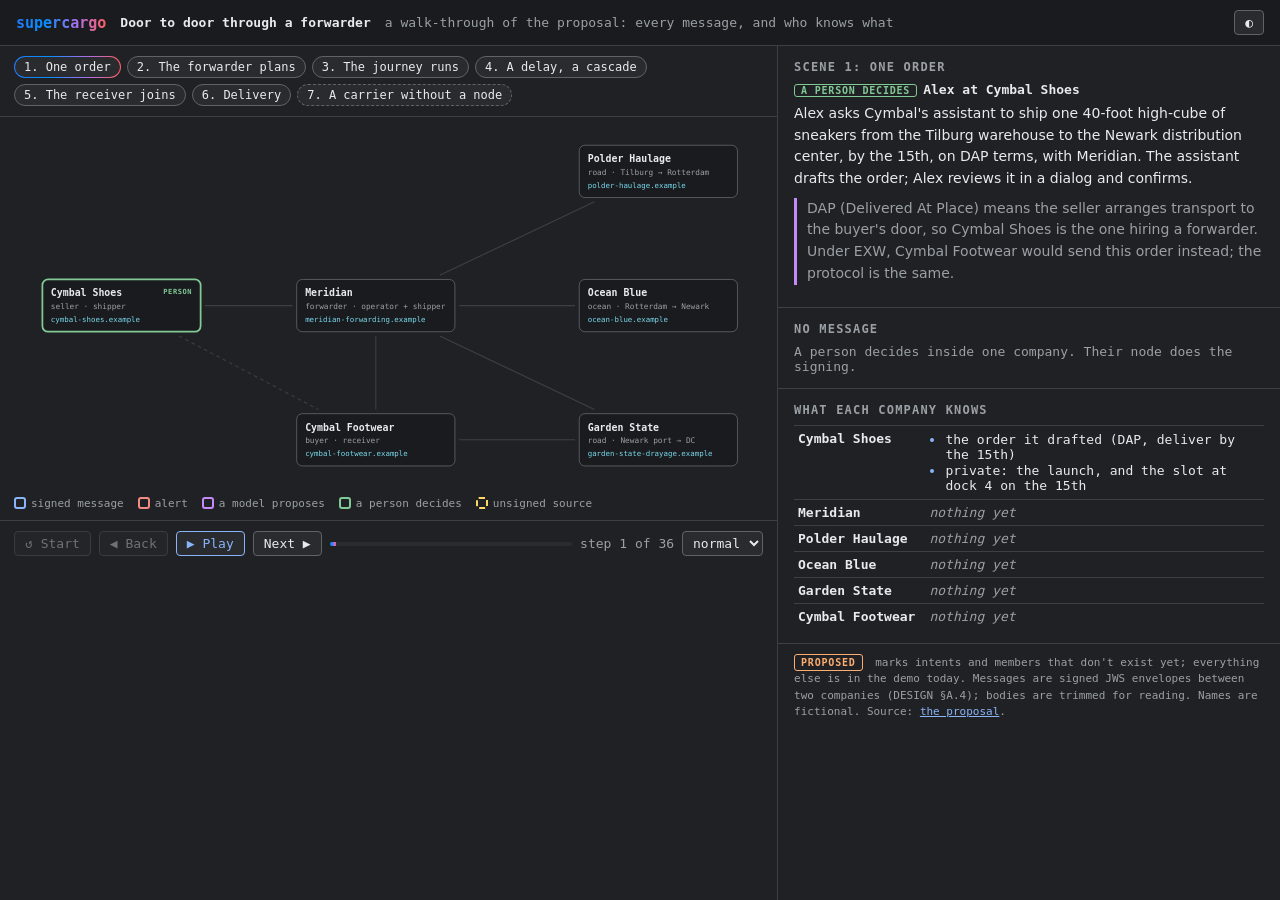
==== docs/proposals/door-to-door-forwarder.html @ 81977ba5 "docs(proposals): a walk-through page for the door-to-door proposal One self-contained HTML file (no " ====
<!doctype html>
<!--
Copyright 2026 Google LLC

Licensed under the Apache License, Version 2.0 (the "License");
you may not use this file except in compliance with the License.
You may obtain a copy of the License at

    http://www.apache.org/licenses/LICENSE-2.0

Unless required by applicable law or agreed to in writing, software
distributed under the License is distributed on an "AS IS" BASIS,
WITHOUT WARRANTIES OR CONDITIONS OF ANY KIND, either express or implied.
See the License for the specific language governing permissions and
limitations under the License.
-->
<!--
A walk-through of the door-to-door proposal (door-to-door-forwarder.md):
every message between the six companies, step by step, with what each
company knows after it. Self-contained: open it in a browser, no network.
-->
<html lang="en">
<head>
<meta charset="utf-8">
<meta name="viewport" content="width=device-width, initial-scale=1">
<title>Door to door through a forwarder · supercargo</title>
<style>
:root {
  --aurora-1: #217bfe; --aurora-2: #078efb; --aurora-3: #a770ef; --aurora-4: #ff5e62;
  --aurora: linear-gradient(90deg, var(--aurora-1), var(--aurora-2), var(--aurora-3), var(--aurora-4));
  --bg: #202124; --bg-surface: #1a1b1e; --bg-elevated: #2a2b2e;
  --border: #3c4043; --border-soft: #5f6368; --text: #e8eaed; --text-dim: #9aa0a6;
  --green: #81c995; --red: #f28b82; --yellow: #fdd663; --blue: #8ab4f8;
  --purple: #c58af9; --cyan: #78d9ec; --orange: #fcad70; --pink: #ff8bcb;
}
body.light {
  --bg: #f8f9fa; --bg-surface: #fff; --bg-elevated: #f1f3f4;
  --border: #dadce0; --border-soft: #bdc1c6; --text: #202124; --text-dim: #5f6368;
  --green: #188038; --red: #d50000; --yellow: #dc6d00; --blue: #1a73e8;
  --purple: #9334e6; --cyan: #007b83; --orange: #c26401; --pink: #c5157a;
}
* { box-sizing: border-box; }
body {
  margin: 0; min-height: 100vh; display: flex; flex-direction: column;
  font-family: 'SF Mono', 'Cascadia Code', 'Fira Code', Consolas, monospace; font-size: 13px;
  background: var(--bg); color: var(--text);
}
header { display: flex; align-items: center; gap: 14px; padding: 10px 16px; border-bottom: 1px solid var(--border); background: var(--bg-surface); flex-wrap: wrap; }
.wordmark { font-weight: 700; font-size: 15px; background: var(--aurora); -webkit-background-clip: text; background-clip: text; color: transparent; }
header .title { font-weight: 600; }
header .dim { color: var(--text-dim); }
header .spacer { flex: 1; }
button { font: inherit; color: var(--text); background: var(--bg-elevated); border: 1px solid var(--border-soft); border-radius: 4px; padding: 4px 10px; cursor: pointer; }
button:hover { border-color: var(--blue); }
button:disabled { opacity: .4; cursor: default; }
button.primary { border-color: var(--blue); color: var(--blue); }
select { font: inherit; color: var(--text); background: var(--bg-elevated); border: 1px solid var(--border-soft); border-radius: 4px; padding: 3px 6px; }

main { flex: 1; display: grid; grid-template-columns: minmax(0, 1.55fr) minmax(360px, 1fr); gap: 0; min-height: 0; }
@media (max-width: 1100px) { main { grid-template-columns: 1fr; } }
.stage { position: relative; border-right: 1px solid var(--border); display: flex; flex-direction: column; min-width: 0; }
.scenes { display: flex; gap: 6px; padding: 10px 14px; flex-wrap: wrap; border-bottom: 1px solid var(--border); }
.scene-tab { font-size: 12px; padding: 3px 9px; border-radius: 12px; }
.scene-tab.on { border-color: transparent; background: linear-gradient(var(--bg-elevated), var(--bg-elevated)) padding-box, var(--aurora) border-box; border: 1px solid transparent; }
.scene-tab.optional { border-style: dashed; }
svg#map { width: 100%; height: auto; display: block; }
.controls { display: flex; align-items: center; gap: 8px; padding: 10px 14px; border-top: 1px solid var(--border); flex-wrap: wrap; }
.progress { flex: 1; min-width: 140px; height: 4px; background: var(--bg-elevated); border-radius: 2px; overflow: hidden; }
.progress > div { height: 100%; background: var(--aurora); width: 0; transition: width .3s; }
.stepno { color: var(--text-dim); min-width: 90px; text-align: right; }

/* the map */
.lane { stroke: var(--border); stroke-width: 1.5; fill: none; }
.lane.active { stroke: var(--blue); stroke-width: 2.5; }
.lane.delegation { stroke-dasharray: 5 5; }
.node rect { fill: var(--bg-surface); stroke: var(--border-soft); stroke-width: 1.2; rx: 8; }
.node.active rect { stroke: var(--blue); stroke-width: 2.5; }
.node.thinking rect { stroke: var(--purple); stroke-width: 2.5; }
.node.human rect { stroke: var(--green); stroke-width: 2.5; }
.node.unsigned rect { stroke: var(--yellow); stroke-width: 2.5; stroke-dasharray: 4 3; }
.node .name { fill: var(--text); font-weight: 700; font-size: 14px; }
.node .role { fill: var(--text-dim); font-size: 11px; }
.node .domain { fill: var(--cyan); font-size: 10.5px; }
.node .badge { font-size: 10px; font-weight: 700; letter-spacing: .08em; }
.env { pointer-events: none; }
.env rect { fill: var(--bg-elevated); stroke: var(--blue); stroke-width: 1.5; }
.env text { fill: var(--text); font-size: 11px; font-weight: 600; }
.env.alert rect { stroke: var(--red); }
.env.unsigned rect { stroke: var(--yellow); stroke-dasharray: 4 3; }
.lane-label { fill: var(--text-dim); font-size: 10.5px; }
.legend { display: flex; gap: 14px; padding: 6px 14px 10px; color: var(--text-dim); font-size: 11px; flex-wrap: wrap; }
.legend i { display: inline-block; width: 12px; height: 12px; border-radius: 3px; vertical-align: -2px; margin-right: 5px; border: 2px solid; }

/* the side panel */
aside { display: flex; flex-direction: column; min-height: 0; overflow: auto; }
.card { padding: 14px 16px; border-bottom: 1px solid var(--border); }
.card h2 { font-size: 12px; letter-spacing: .1em; color: var(--text-dim); margin: 0 0 8px; font-weight: 700; text-transform: uppercase; }
.narration .who { font-weight: 700; margin-bottom: 6px; }
.narration p { margin: 0 0 8px; line-height: 1.55; font-family: system-ui, -apple-system, 'Segoe UI', Roboto, sans-serif; font-size: 14px; }
.narration .why { color: var(--text-dim); border-left: 3px solid var(--purple); padding-left: 10px; }
.tag { display: inline-block; font-size: 10px; font-weight: 700; letter-spacing: .08em; padding: 0 6px; border-radius: 3px; border: 1px solid var(--border-soft); color: var(--text-dim); margin-right: 6px; }
.tag.new { border-color: var(--orange); color: var(--orange); }
.tag.signed { border-color: var(--green); color: var(--green); }
.tag.unsigned { border-color: var(--yellow); color: var(--yellow); }
.tag.human { border-color: var(--green); color: var(--green); }
.tag.model { border-color: var(--purple); color: var(--purple); }
.tag.code { border-color: var(--cyan); color: var(--cyan); }
pre.json { margin: 8px 0 0; padding: 10px; background: var(--bg-surface); border: 1px solid var(--border); border-radius: 6px; overflow: auto; font-size: 11.5px; line-height: 1.45; max-height: 300px; }
.k { color: var(--blue); } .s { color: var(--green); } .n { color: var(--orange); } .b { color: var(--purple); }
.knows table { width: 100%; border-collapse: collapse; }
.knows td { vertical-align: top; padding: 5px 4px; border-top: 1px solid var(--border); }
.knows td.co { white-space: nowrap; font-weight: 700; width: 1%; padding-right: 10px; }
.knows ul { margin: 0; padding-left: 16px; }
.knows li { margin: 1px 0; color: var(--text-dim); }
.knows li.fresh { color: var(--text); }
.knows li.fresh::marker { color: var(--blue); }
.knows .none { color: var(--text-dim); font-style: italic; }
.fineprint { color: var(--text-dim); font-size: 11px; padding: 10px 16px 16px; line-height: 1.5; }
a { color: var(--blue); }
</style>
</head>
<body>
<header>
  <span class="wordmark">supercargo</span>
  <span class="title">Door to door through a forwarder</span>
  <span class="dim">a walk-through of the proposal: every message, and who knows what</span>
  <span class="spacer"></span>
  <button id="theme" title="Light or dark">◐</button>
</header>
<main>
  <section class="stage">
    <div class="scenes" id="scenes"></div>
    <svg id="map" viewBox="0 0 1100 530" role="img" aria-label="The six companies and the messages between them"></svg>
    <div class="legend">
      <span><i style="border-color:var(--blue)"></i>signed message</span>
      <span><i style="border-color:var(--red)"></i>alert</span>
      <span><i style="border-color:var(--purple)"></i>a model proposes</span>
      <span><i style="border-color:var(--green)"></i>a person decides</span>
      <span><i style="border-color:var(--yellow);border-style:dashed"></i>unsigned source</span>
    </div>
    <div class="controls">
      <button id="first" title="Start over">↺ Start</button>
      <button id="prev" title="Back (←)">◀ Back</button>
      <button id="play" class="primary" title="Play (space)">▶ Play</button>
      <button id="next" title="Next (→)">Next ▶</button>
      <div class="progress"><div id="bar"></div></div>
      <span class="stepno" id="stepno"></span>
      <select id="speed" title="Playback speed">
        <option value="5200">slow</option>
        <option value="3600" selected>normal</option>
        <option value="2200">fast</option>
      </select>
    </div>
  </section>
  <aside>
    <div class="card narration" id="narration"></div>
    <div class="card" id="message"></div>
    <div class="card knows">
      <h2>What each company knows</h2>
      <table id="knows"></table>
    </div>
    <div class="fineprint">
      <span class="tag new">PROPOSED</span> marks intents and members that don't exist yet; everything else is in the demo today.
      Messages are signed JWS envelopes between two companies (DESIGN §A.4); bodies are trimmed for reading.
      Names are fictional. Source: <a href="door-to-door-forwarder.md">the proposal</a>.
    </div>
  </aside>
</main>

<script>
'use strict';

// ── the cast ────────────────────────────────────────────────────────────
const CO = {
  cs: { name: 'Cymbal Shoes', role: 'seller · shipper', domain: 'cymbal-shoes.example', kid: 'cy-1', x: 60, y: 230 },
  mf: { name: 'Meridian', role: 'forwarder · operator + shipper', domain: 'meridian-forwarding.example', kid: 'mf-1', x: 420, y: 230 },
  ph: { name: 'Polder Haulage', role: 'road · Tilburg → Rotterdam', domain: 'polder-haulage.example', kid: 'ph-1', x: 820, y: 40 },
  ob: { name: 'Ocean Blue', role: 'ocean · Rotterdam → Newark', domain: 'ocean-blue.example', kid: 'ob-1', x: 820, y: 230 },
  gs: { name: 'Garden State', role: 'road · Newark port → DC', domain: 'garden-state-drayage.example', kid: 'gs-1', x: 820, y: 420 },
  cf: { name: 'Cymbal Footwear', role: 'buyer · receiver', domain: 'cymbal-footwear.example', kid: 'cf-1', x: 420, y: 420 },
};
const W = 224, H = 74;
const LANES = [['cs', 'mf'], ['mf', 'ph'], ['mf', 'ob'], ['mf', 'gs'], ['cf', 'mf'], ['gs', 'cf'], ['cs', 'cf', 'delegation']];

// ── the steps ───────────────────────────────────────────────────────────
// kind: msg (an envelope from → to), model (a model proposes), human (a
// person decides), code (deterministic code), unsigned (data with no
// signature). knows: what each company learns at this step.
const SCENES = [
  { id: 1, name: 'One order' },
  { id: 2, name: 'The forwarder plans' },
  { id: 3, name: 'The journey runs' },
  { id: 4, name: 'A delay, a cascade' },
  { id: 5, name: 'The receiver joins' },
  { id: 6, name: 'Delivery' },
  { id: 7, name: 'A carrier without a node', optional: true },
];

const iso = (d, t) => `2026-10-${d}T${t}:00Z`;
const env = (from, to, intent, extra, body) => ({
  header: Object.assign({ typ: 'ulp-envelope+jws', intent, sender: CO[from].domain, receiver: CO[to].domain, messageId: '…', sentAt: '…' }, extra || {}),
  signedBy: `${CO[from].domain} (kid ${CO[from].kid}, Ed25519)`,
  body,
});

const STEPS = [
  // 1. One order
  { scene: 1, kind: 'human', at: 'cs', who: 'Alex at Cymbal Shoes',
    text: 'Alex asks Cymbal\'s assistant to ship one 40-foot high-cube of sneakers from the Tilburg warehouse to the Newark distribution center, by the 15th, on DAP terms, with Meridian. The assistant drafts the order; Alex reviews it in a dialog and confirms.',
    why: 'DAP (Delivered At Place) means the seller arranges transport to the buyer\'s door, so Cymbal Shoes is the one hiring a forwarder. Under EXW, Cymbal Footwear would send this order instead; the protocol is the same.',
    knows: { cs: ['the order it drafted (DAP, deliver by the 15th)', 'private: the launch, and the slot at dock 4 on the 15th'] } },
  { scene: 1, kind: 'msg', from: 'cs', to: 'mf', intent: 'forwarding.request', proposed: true,
    text: 'Cymbal\'s node signs the order and sends it to Meridian. Meridian\'s node fetches Cymbal\'s published keys, verifies the signature, checks it\'s fresh and not a replay, validates the body, and only then records the order.',
    why: 'The delivery window is part of the contract, so it travels. Why it matters (the launch, the slot) stays with Cymbal.',
    env: env('cs', 'mf', 'ulp.forwarding.request', null, {
      incoterm: 'DAP', place_of_receipt: { type: 'door', address: 'Cymbal EU warehouse, Tilburg', un_location_code: 'NLTLB' },
      place_of_delivery: { type: 'door', address: 'Cymbal Newark DC, dock 4', un_location_code: 'USEWR' },
      containers: [{ equipment_size_type: '45G1', count: 1, gross_weight_kg: 12000 }],
      cargo: { description: 'Footwear (sneakers)', hs_code: '6404' }, delivery_window: { latest: iso(15, '12:00') }, shipper_reference: 'CY-PO-55120' }),
    knows: { mf: ['order from Cymbal: Tilburg door → Newark DC door, by the 15th'] } },

  // 2. The forwarder plans
  { scene: 2, kind: 'model', at: 'mf', who: 'Meridian\'s planning assistant',
    text: 'Meridian\'s planning assistant drafts a plan: Polder Haulage trucks the container from Tilburg to Rotterdam, Ocean Blue sails Rotterdam to Newark on Aurora 42W, and Garden State Drayage trucks it from the port to the distribution center.',
    why: 'The model sees only what the plan needs (places, cargo, the window), never the order\'s free text, and it can only propose.',
    knows: { mf: ['draft plan: 3 legs (Polder, Ocean Blue, Garden State)'] } },
  { scene: 2, kind: 'human', at: 'mf', who: 'Mia at Meridian',
    text: 'Mia, an operator at Meridian, reviews the plan: each leg, its carrier, its dates, and exactly what each carrier will be told. She confirms.',
    why: 'Anything with an external effect needs a person. Meridian\'s node builds each leg booking from the confirmed plan with deterministic code.' },
  { scene: 2, kind: 'msg', from: 'mf', to: 'ph', intent: 'road.booking.request', proposed: true,
    text: 'Leg 1 goes to Polder Haulage, signed by Meridian. Polder sees a pickup in Tilburg and a delivery to the port of Rotterdam, nothing more.',
    why: 'Polder never learns who the cargo is for, where it ends up, or Cymbal\'s deadline: it doesn\'t need to.',
    env: env('mf', 'ph', 'ulp.road.booking.request', { dialect: { standard: 'DSDC', version: '…' } }, {
      pickup: { address: 'Cymbal EU warehouse, Tilburg', earliest: iso('06', '08:00') }, delivery: { address: 'ECT Delta terminal, Rotterdam', latest: iso('07', '12:00') },
      containers: [{ equipment_size_type: '45G1', count: 1 }], shipper_reference: 'MF-0007-L1' }),
    knows: { ph: ['booking from Meridian: Tilburg → Rotterdam port, 6th–7th'] } },
  { scene: 2, kind: 'msg', from: 'ph', to: 'mf', intent: 'road.booking.confirmation', proposed: true, text: 'Polder confirms leg 1 with its own reference.',
    env: env('ph', 'mf', 'ulp.road.booking.confirmation', { bookingRef: 'PH-4471' }, { carrier_booking_reference: 'PH-4471', status: 'confirmed' }),
    knows: { mf: ['leg 1 confirmed: PH-4471'] } },
  { scene: 2, kind: 'msg', from: 'mf', to: 'ob', intent: 'ocean.booking.request',
    text: 'Leg 2 goes to Ocean Blue: the same ocean booking request the demo sends today, except the shipper is Meridian.',
    why: 'For Ocean Blue nothing changes: it\'s a booking from a shipper it can verify. That Meridian is a forwarder is Meridian\'s business.',
    env: env('mf', 'ob', 'ulp.ocean.booking.request', null, {
      shipper_name: 'Meridian Forwarding', port_of_loading: 'NLRTM', port_of_discharge: 'USEWR', earliest_departure: '2026-10-07',
      containers: [{ equipment_size_type: '45G1', count: 1, gross_weight_kg: 12000 }], cargo: { description: 'Footwear (sneakers)', hs_code: '6404' }, shipper_reference: 'MF-0007-L2' }),
    knows: { ob: ['booking from Meridian: Rotterdam → Newark'] } },
  { scene: 2, kind: 'msg', from: 'ob', to: 'mf', intent: 'ocean.booking.confirmation', text: 'Ocean Blue confirms, with the vessel and voyage, and starts the voyage clock.',
    env: env('ob', 'mf', 'ulp.ocean.booking.confirmation', { bookingRef: 'OB-BKG-1042', dialect: { standard: 'DCSA_OCEAN_CONTAINER', version: '2.0.0' } }, { carrier_booking_reference: 'OB-BKG-1042', vessel: 'Ocean Blue Aurora', voyage: '42W', planned_arrival: iso(13, '08:00') }),
    knows: { mf: ['leg 2 confirmed: OB-BKG-1042, Aurora 42W, arrives the 13th'] } },
  { scene: 2, kind: 'msg', from: 'mf', to: 'gs', intent: 'road.booking.request', proposed: true,
    text: 'Leg 3 goes to Garden State Drayage: pick the container up at Port Newark on the 13th and deliver it to the distribution center.',
    why: 'Garden State does need the delivery address. It doesn\'t need to know about the ocean leg or the launch.',
    env: env('mf', 'gs', 'ulp.road.booking.request', { dialect: { standard: 'DSDC', version: '…' } }, {
      pickup: { address: 'Port Newark Container Terminal', earliest: iso(13, '14:00') }, delivery: { address: 'Cymbal Newark DC, dock 4', latest: iso(14, '12:00') }, shipper_reference: 'MF-0007-L3' }),
    knows: { gs: ['booking from Meridian: Port Newark → Cymbal Newark DC, 13th–14th'] } },
  { scene: 2, kind: 'msg', from: 'gs', to: 'mf', intent: 'road.booking.confirmation', proposed: true, text: 'Garden State confirms leg 3.',
    env: env('gs', 'mf', 'ulp.road.booking.confirmation', { bookingRef: 'GS-0913' }, { carrier_booking_reference: 'GS-0913', status: 'confirmed' }),
    knows: { mf: ['leg 3 confirmed: GS-0913'] } },
  { scene: 2, kind: 'msg', from: 'mf', to: 'cs', intent: 'forwarding.confirmation', proposed: true,
    text: 'Meridian confirms Cymbal\'s order with its own reference and the planned journey: truck, ship, truck, delivery on the 14th.',
    why: 'Cymbal gets one reference and one journey. Which carriers do the legs is shown, but Cymbal has no relationship with them and doesn\'t need one.',
    env: env('mf', 'cs', 'ulp.forwarding.confirmation', { bookingRef: 'MF-0007' }, { forwarder_reference: 'MF-0007', legs: [{ mode: 'road', from: 'NLTLB', to: 'NLRTM' }, { mode: 'ocean', from: 'NLRTM', to: 'USEWR', vessel: 'Ocean Blue Aurora 42W' }, { mode: 'road', from: 'USEWR', to: 'Cymbal Newark DC' }], planned_delivery: iso(14, '10:00') }),
    knows: { cs: ['order confirmed: MF-0007, delivery planned the 14th'] } },

  // 3. The journey runs
  { scene: 3, kind: 'msg', from: 'ph', to: 'mf', intent: 'tnt.event',
    text: 'Polder picks up the container in Tilburg and reports it, signed, to Meridian, the shipper of its leg.',
    env: env('ph', 'mf', 'ulp.tnt.event', { bookingRef: 'PH-4471', dialect: { standard: 'DCSA_TNT', version: '2.2.0' } }, { event_id: 'PH-EV-01', event_type: 'TRANSPORT', event_type_code: 'DEPA', event_classifier_code: 'ACT', un_location_code: 'NLTLB', description: 'Picked up at the shipper\'s warehouse' }),
    knows: { mf: ['leg 1: picked up, Tilburg (PH-EV-01)'] } },
  { scene: 3, kind: 'code', at: 'mf', who: 'Meridian\'s orchestrator',
    text: 'Meridian\'s orchestrator looks the event up in its plan: leg 1 of order MF-0007. It turns it into an event on the order, moving the milestone, place and time and nothing else.',
    why: 'This is the only bridge between what Meridian bought (legs) and what it sold (orders), and it\'s code, not a model.' },
  { scene: 3, kind: 'msg', from: 'mf', to: 'cs', intent: 'tnt.event',
    text: 'Meridian tells Cymbal, under its own signature, and says which carrier event this came from.',
    why: 'Cymbal trusts its counterparty, Meridian, as in forwarding today. If it wants the evidence, it asks Meridian, which holds Polder\'s signed event.',
    env: env('mf', 'cs', 'ulp.tnt.event', { bookingRef: 'MF-0007', dialect: { standard: 'DCSA_TNT', version: '2.2.0' } }, { event_id: 'MF-EV-01', event_type_code: 'DEPA', event_classifier_code: 'ACT', un_location_code: 'NLTLB', description: 'Picked up in Tilburg (leg 1, road)', derived_from: ['PH-EV-01'] }),
    proposedField: 'derived_from',
    knows: { cs: ['journey: picked up, Tilburg'] } },
  { scene: 3, kind: 'msg', from: 'ph', to: 'mf', intent: 'tnt.event', text: 'Polder gates the container in at the Rotterdam terminal.',
    env: env('ph', 'mf', 'ulp.tnt.event', { bookingRef: 'PH-4471' }, { event_id: 'PH-EV-02', event_type_code: 'ARRI', un_location_code: 'NLRTM', description: 'Delivered to the terminal' }),
    knows: { mf: ['leg 1: at the Rotterdam terminal (PH-EV-02)'] } },
  { scene: 3, kind: 'msg', from: 'ob', to: 'mf', intent: 'tnt.event', text: 'Ocean Blue loads it on the Aurora, which departs Rotterdam.',
    env: env('ob', 'mf', 'ulp.tnt.event', { bookingRef: 'OB-BKG-1042' }, { event_id: 'EV-000003', event_type_code: 'DEPA', event_classifier_code: 'ACT', un_location_code: 'NLRTM', description: 'Ocean Blue Aurora 42W departed Port of Rotterdam' }),
    knows: { mf: ['leg 2: departed Rotterdam (EV-000003)'] } },
  { scene: 3, kind: 'msg', from: 'mf', to: 'cs', intent: 'tnt.event',
    text: 'Cymbal\'s journey now shows the container on the water: one journey, three legs, each mark traceable to a carrier\'s signed event that Meridian holds.',
    env: env('mf', 'cs', 'ulp.tnt.event', { bookingRef: 'MF-0007' }, { event_id: 'MF-EV-03', event_type_code: 'DEPA', un_location_code: 'NLRTM', description: 'Departed Rotterdam on Ocean Blue Aurora 42W (leg 2, ocean)', derived_from: ['EV-000003'] }),
    knows: { cs: ['journey: at sea on Aurora 42W, arriving Newark the 13th'] } },

  // 4. A delay, a cascade
  { scene: 4, kind: 'msg', from: 'ob', to: 'mf', intent: 'tnt.alert', alert: true,
    text: 'Ocean Blue reports a 72-hour delay: engine repair, an unscheduled call at Halifax. Arrival in Newark moves from the 13th to the 16th.',
    env: env('ob', 'mf', 'ulp.tnt.alert', { bookingRef: 'OB-BKG-1042' }, { alert_id: 'AL-000006', severity: 'high', kind: 'delay', reason: 'Engine repair, unscheduled call at Halifax', new_eta: iso(16, '08:00'), causes: ['EV-000005'] }),
    knows: { mf: ['leg 2 DELAYED: arrives the 16th (AL-000006)'] } },
  { scene: 4, kind: 'code', at: 'mf', who: 'Meridian\'s orchestrator',
    text: 'The orchestrator checks the plan: Garden State\'s pickup at Port Newark is on the 13th, before the ship now arrives. Leg 3 can\'t happen as booked.',
    why: 'A forwarder\'s real value: seeing the knock-on effect across carriers that don\'t know about each other.' },
  { scene: 4, kind: 'model', at: 'mf', who: 'Meridian\'s planning assistant',
    text: 'The planning assistant drafts a fix: move the pickup to the 16th at 18:00, delivery to the distribution center on the 17th.' },
  { scene: 4, kind: 'human', at: 'mf', who: 'Mia at Meridian', text: 'Mia sees the cascade and the proposed amendment, and confirms it.' },
  { scene: 4, kind: 'msg', from: 'mf', to: 'gs', intent: 'road.booking.amendment', proposed: true,
    text: 'Meridian sends Garden State an amendment to leg 3. Garden State never learns why: only that the pickup moved.',
    env: env('mf', 'gs', 'ulp.road.booking.amendment', { bookingRef: 'GS-0913' }, { pickup: { earliest: iso(16, '18:00') }, delivery: { latest: iso(17, '12:00') } }),
    knows: { gs: ['amendment: pickup moved to the 16th, 18:00'] } },
  { scene: 4, kind: 'msg', from: 'gs', to: 'mf', intent: 'road.booking.confirmation', proposed: true, text: 'Garden State confirms the new times.',
    env: env('gs', 'mf', 'ulp.road.booking.confirmation', { bookingRef: 'GS-0913' }, { carrier_booking_reference: 'GS-0913', status: 'amended' }),
    knows: { mf: ['leg 3 re-timed: pickup the 16th, delivery the 17th'] } },
  { scene: 4, kind: 'msg', from: 'mf', to: 'cs', intent: 'tnt.alert', alert: true,
    text: 'Cymbal gets one alert from Meridian, about its order: delivery moves from the 14th to the 17th, because of a delay at sea.',
    why: 'One alert about the order, not three carriers\' worth of noise, and it says which carrier alert it came from.',
    env: env('mf', 'cs', 'ulp.tnt.alert', { bookingRef: 'MF-0007' }, { alert_id: 'MF-AL-01', severity: 'high', kind: 'delay', reason: 'Vessel delayed 72 h (engine repair, Halifax); last truck re-timed', new_delivery: iso(17, '12:00'), derived_from: ['AL-000006'] }),
    knows: { cs: ['ALERT: delivery moves to the 17th (MF-AL-01)'] } },
  { scene: 4, kind: 'model', at: 'cs', who: 'Cymbal\'s alert summarizer',
    text: 'Cymbal\'s own model explains what it means for Cymbal: the slot at dock 4 on the 15th is missed, and the launch stock is at risk. It suggests rebooking the slot or air-freighting part of the order.',
    why: 'The private context (the launch, the slot) is used by Cymbal\'s model, inside Cymbal. Meridian never saw it.' },

  // 5. The receiver joins
  { scene: 5, kind: 'human', at: 'cs', who: 'Alex at Cymbal Shoes', text: 'Alex lets Cymbal Footwear track the order, and confirms.' },
  { scene: 5, kind: 'msg', from: 'cs', to: 'cf', intent: 'delegation', lane: 'delegation',
    text: 'Cymbal Shoes signs a delegation: Cymbal Footwear may read tracking for MF-0007 from Meridian, for 30 days.',
    why: 'This is milestone 7, already designed: a receiver joins without a contract with the forwarder.',
    env: { header: { typ: 'ulp-delegation+jws', issuer: 'cymbal-shoes.example', audience: 'meridian-forwarding.example', grantee: 'cymbal-footwear.example', scope: ['tnt:read'], bookingRef: 'MF-0007', expires: '2026-11-11' }, signedBy: 'cymbal-shoes.example (kid cy-1, Ed25519)', body: null },
    knows: { cf: ['delegation: may track MF-0007 at Meridian'] } },
  { scene: 5, kind: 'msg', from: 'cf', to: 'mf', intent: 'tnt.inquiry',
    text: 'Cymbal Footwear\'s node asks Meridian where the container is, with the delegation attached. Meridian checks both signatures, the scope, the order and the expiry, and answers.',
    env: env('cf', 'mf', 'ulp.tnt.inquiry', { bookingRef: 'MF-0007', attachments: { delegation: '…' } }, { question: 'When will the container reach our Newark DC?' }),
    knows: { mf: ['question from Cymbal Footwear, delegated by Cymbal Shoes'] } },
  { scene: 5, kind: 'msg', from: 'mf', to: 'cf', intent: 'tnt.inquiry.response',
    text: 'Meridian answers from the order\'s journey: on the 17th, citing the events it derived that from.',
    env: env('mf', 'cf', 'ulp.tnt.inquiry.response', { bookingRef: 'MF-0007', inReplyTo: '…' }, { answer: 'Delivery to Cymbal Newark DC is planned for the 17th by 12:00, after a 72-hour vessel delay.', sources: ['MF-AL-01', 'MF-EV-03'] }),
    knows: { cf: ['answer: delivery on the 17th by 12:00'] } },

  // 6. Delivery
  { scene: 6, kind: 'msg', from: 'gs', to: 'cf', intent: 'pod.request', proposed: true,
    text: 'Garden State\'s truck is at dock 4. Garden State signs a proof of delivery and sends it to Cymbal Footwear, the consignee.',
    env: env('gs', 'cf', 'ulp.pod.request', { bookingRef: 'GS-0913' }, { container: 'OCBU0000004', delivered_at: iso(17, '09:40'), place: 'Cymbal Newark DC, dock 4', seal_intact: true }),
    knows: { cf: ['proof of delivery from Garden State (signed)'] } },
  { scene: 6, kind: 'human', at: 'cf', who: 'The dock team at Cymbal Footwear', text: 'A person at the dock checks the container and the seal, and confirms receipt.' },
  { scene: 6, kind: 'msg', from: 'cf', to: 'gs', intent: 'pod.countersign', proposed: true,
    text: 'Cymbal Footwear countersigns. Each side checks the other\'s signature and keeps the proof.',
    why: 'Custody changes hands with both signatures: no dispute about whether, when, or in what state it arrived.',
    env: env('cf', 'gs', 'ulp.pod.countersign', { bookingRef: 'GS-0913', inReplyTo: '…' }, { accepted: true, remarks: '' }),
    knows: { gs: ['co-signed proof of delivery'] } },
  { scene: 6, kind: 'msg', from: 'gs', to: 'mf', intent: 'tnt.event', text: 'Garden State reports the delivery to Meridian, citing the co-signed proof.',
    env: env('gs', 'mf', 'ulp.tnt.event', { bookingRef: 'GS-0913' }, { event_id: 'GS-EV-04', event_type_code: 'DLV', description: 'Delivered, proof co-signed by the consignee' }),
    knows: { mf: ['leg 3: delivered (GS-EV-04)'] } },
  { scene: 6, kind: 'msg', from: 'mf', to: 'cs', intent: 'tnt.event', text: 'Meridian tells Cymbal Shoes the order is delivered. The journey is complete.',
    env: env('mf', 'cs', 'ulp.tnt.event', { bookingRef: 'MF-0007' }, { event_id: 'MF-EV-09', event_type_code: 'DLV', description: 'Delivered to Cymbal Newark DC, dock 4', derived_from: ['GS-EV-04'] }),
    knows: { cs: ['journey: DELIVERED on the 17th'] } },

  // 7. A carrier without a node (optional)
  { scene: 7, kind: 'unsigned', from: 'ph', to: 'mf', intent: 'EDI 214',
    text: 'Suppose Polder Haulage is a small trucker without a ULP node: it sends status messages as EDI files. Meridian\'s node translates them into the same events.',
    why: 'Honest provenance: these events carry no carrier signature. Meridian vouches for them, and the journey marks them as from an unsigned source.',
    env: { header: { format: 'X12 EDI 214 (shipment status)', transport: 'file drop', signature: 'none' }, signedBy: 'nobody', body: 'ST*214*0001~ B10*PH4471*MF00071*POLD~ AT7*AF*NS***20261006*0800~ MS1*TILBURG**NL~ SE*5*0001~' },
    knows: { mf: ['leg 1: picked up (from EDI, unsigned)'] } },
  { scene: 7, kind: 'msg', from: 'mf', to: 'cs', intent: 'tnt.event',
    text: 'Cymbal still gets a signed event from Meridian, but it says the source was unsigned, so Cymbal\'s journey can show that mark differently.',
    env: env('mf', 'cs', 'ulp.tnt.event', { bookingRef: 'MF-0007' }, { event_id: 'MF-EV-01', event_type_code: 'DEPA', un_location_code: 'NLTLB', description: 'Picked up in Tilburg (leg 1, road)', derived_from: [{ source: 'EDI 214 from polder-haulage', signed: false }] }),
    knows: { cs: ['journey: picked up, Tilburg (source unsigned, vouched by Meridian)'] } },
];

// ── state and rendering ─────────────────────────────────────────────────
const $ = (id) => document.getElementById(id);
const NS = 'http://www.w3.org/2000/svg';
const svg = $('map');
let cur = 0, timer = null;

function el(tag, attrs, text) {
  const e = document.createElementNS(NS, tag);
  for (const [k, v] of Object.entries(attrs || {})) e.setAttribute(k, v);
  if (text != null) e.textContent = text;
  return e;
}
const center = (id) => ({ x: CO[id].x + W / 2, y: CO[id].y + H / 2 });

// Where a line from a to b leaves a's box.
function edge(a, b) {
  const p = center(a), q = center(b), dx = q.x - p.x, dy = q.y - p.y;
  const sx = dx === 0 ? Infinity : (W / 2 + 6) / Math.abs(dx), sy = dy === 0 ? Infinity : (H / 2 + 6) / Math.abs(dy);
  const s = Math.min(sx, sy);
  return { x: p.x + dx * s, y: p.y + dy * s };
}

function drawStatic() {
  svg.replaceChildren();
  const defs = el('defs');
  const m = el('marker', { id: 'arrow', viewBox: '0 0 10 10', refX: 9, refY: 5, markerWidth: 7, markerHeight: 7, orient: 'auto-start-reverse' });
  m.appendChild(el('path', { d: 'M0,0 L10,5 L0,10 z', fill: 'var(--blue)' }));
  defs.appendChild(m);
  svg.appendChild(defs);
  const lanes = el('g', { id: 'lanes' });
  for (const [a, b, kind] of LANES) {
    const p = edge(a, b), q = edge(b, a);
    lanes.appendChild(el('line', { class: 'lane' + (kind ? ' ' + kind : ''), x1: p.x, y1: p.y, x2: q.x, y2: q.y, 'data-lane': a + '-' + b }));
  }
  svg.appendChild(lanes);
  for (const [id, c] of Object.entries(CO)) {
    const g = el('g', { class: 'node', 'data-id': id, transform: `translate(${c.x},${c.y})` });
    g.appendChild(el('rect', { width: W, height: H }));
    g.appendChild(el('text', { class: 'name', x: 12, y: 24 }, c.name));
    g.appendChild(el('text', { class: 'role', x: 12, y: 42 }, c.role));
    g.appendChild(el('text', { class: 'domain', x: 12, y: 60 }, c.domain));
    g.appendChild(el('text', { class: 'badge', x: W - 12, y: 20, 'text-anchor': 'end' }, ''));
    svg.appendChild(g);
  }
  svg.appendChild(el('g', { id: 'flight' }));
}

function laneFor(a, b) {
  return svg.querySelector(`[data-lane="${a}-${b}"]`) || svg.querySelector(`[data-lane="${b}-${a}"]`);
}

const BADGES = { model: ['MODEL', 'var(--purple)'], human: ['PERSON', 'var(--green)'], code: ['CODE', 'var(--cyan)'] };

function renderMap(step, animate) {
  svg.querySelectorAll('.node').forEach((n) => {
    n.classList.remove('active', 'thinking', 'human', 'unsigned');
    const b = n.querySelector('.badge'); b.textContent = '';
  });
  svg.querySelectorAll('.lane').forEach((l) => l.classList.remove('active'));
  const flight = $('flight');
  flight.replaceChildren();
  if (step.kind === 'msg' || step.kind === 'unsigned') {
    const lane = laneFor(step.from, step.to);
    if (lane) lane.classList.add('active');
    svg.querySelector(`.node[data-id="${step.from}"]`).classList.add(step.kind === 'unsigned' ? 'unsigned' : 'active');
    svg.querySelector(`.node[data-id="${step.to}"]`).classList.add('active');
    const p = edge(step.from, step.to), q = edge(step.to, step.from);
    flight.appendChild(el('line', { x1: p.x, y1: p.y, x2: q.x, y2: q.y, stroke: step.alert ? 'var(--red)' : step.kind === 'unsigned' ? 'var(--yellow)' : 'var(--blue)', 'stroke-width': 2.5, 'marker-end': 'url(#arrow)', 'stroke-dasharray': step.kind === 'unsigned' ? '6 4' : null }));
    const label = step.intent + (step.proposed ? ' ✱' : '');
    const w = Math.max(90, label.length * 7 + 18);
    const g = el('g', { class: 'env' + (step.alert ? ' alert' : '') + (step.kind === 'unsigned' ? ' unsigned' : '') });
    g.appendChild(el('rect', { x: -w / 2, y: -12, width: w, height: 24, rx: 12 }));
    g.appendChild(el('text', { x: 0, y: 4, 'text-anchor': 'middle' }, label));
    flight.appendChild(g);
    const reduce = window.matchMedia('(prefers-reduced-motion: reduce)').matches;
    if (!animate || reduce) { g.setAttribute('transform', `translate(${(p.x + q.x) / 2},${(p.y + q.y) / 2})`); return; }
    const t0 = performance.now(), dur = 900;
    const tick = (t) => {
      if (!g.isConnected) return;
      const k = Math.min(1, (t - t0) / dur), e = k < .5 ? 2 * k * k : 1 - Math.pow(-2 * k + 2, 2) / 2;
      const x = p.x + (q.x - p.x) * (.15 + .7 * e), y = p.y + (q.y - p.y) * (.15 + .7 * e);
      g.setAttribute('transform', `translate(${x},${y})`);
      if (k < 1) requestAnimationFrame(tick);
    };
    requestAnimationFrame(tick);
  } else {
    const n = svg.querySelector(`.node[data-id="${step.at}"]`);
    n.classList.add({ model: 'thinking', human: 'human', code: 'active' }[step.kind]);
    const [text, color] = BADGES[step.kind];
    const b = n.querySelector('.badge'); b.textContent = text; b.setAttribute('fill', color);
  }
}

function jsonHTML(v, ind = 0) {
  const pad = '  '.repeat(ind);
  const esc = (s) => String(s).replace(/&/g, '&amp;').replace(/</g, '&lt;').replace(/>/g, '&gt;');
  if (v === null) return '<span class="b">null</span>';
  if (typeof v === 'string') return `<span class="s">"${esc(v)}"</span>`;
  if (typeof v === 'number') return `<span class="n">${v}</span>`;
  if (typeof v === 'boolean') return `<span class="b">${v}</span>`;
  if (Array.isArray(v)) {
    if (!v.length) return '[]';
    if (v.every((x) => typeof x !== 'object' || x === null)) return '[' + v.map((x) => jsonHTML(x)).join(', ') + ']';
    return '[\n' + v.map((x) => pad + '  ' + jsonHTML(x, ind + 1)).join(',\n') + '\n' + pad + ']';
  }
  const ks = Object.keys(v);
  if (!ks.length) return '{}';
  return '{\n' + ks.map((k) => `${pad}  <span class="k">"${esc(k)}"</span>: ${jsonHTML(v[k], ind + 1)}`).join(',\n') + '\n' + pad + '}';
}

function tag(cls, text) { const t = document.createElement('span'); t.className = 'tag ' + cls; t.textContent = text; return t; }

function renderNarration(step) {
  const box = $('narration');
  box.replaceChildren();
  const h = document.createElement('h2');
  h.textContent = `Scene ${step.scene}: ${SCENES.find((s) => s.id === step.scene).name}`;
  const who = document.createElement('div');
  who.className = 'who';
  if (step.kind === 'msg' || step.kind === 'unsigned') who.textContent = `${CO[step.from].name} → ${CO[step.to].name}`;
  else who.textContent = step.who;
  const kindTag = { msg: ['signed', 'SIGNED MESSAGE'], unsigned: ['unsigned', 'UNSIGNED SOURCE'], model: ['model', 'A MODEL PROPOSES'], human: ['human', 'A PERSON DECIDES'], code: ['code', 'DETERMINISTIC CODE'] }[step.kind];
  who.prepend(tag(kindTag[0], kindTag[1]));
  if (step.proposed) who.prepend(tag('new', 'PROPOSED'));
  const p = document.createElement('p'); p.textContent = step.text;
  box.append(h, who, p);
  if (step.why) { const w = document.createElement('p'); w.className = 'why'; w.textContent = step.why; box.appendChild(w); }
}

function renderMessage(step) {
  const box = $('message');
  box.replaceChildren();
  const h = document.createElement('h2');
  box.appendChild(h);
  if (!step.env) {
    h.textContent = 'No message';
    const p = document.createElement('div'); p.className = 'none'; p.style.color = 'var(--text-dim)';
    p.textContent = { model: 'A model works inside one company. Nothing leaves until a person confirms.', human: 'A person decides inside one company. Their node does the signing.', code: 'Code inside one company. Nothing crosses to another company at this step.' }[step.kind] || '';
    box.appendChild(p);
    return;
  }
  h.textContent = step.kind === 'unsigned' ? 'The data, as it arrives' : 'The envelope';
  const sig = document.createElement('div');
  sig.append(tag(step.kind === 'unsigned' ? 'unsigned' : 'signed', step.kind === 'unsigned' ? 'NOT SIGNED' : 'SIGNED BY'));
  sig.append(document.createTextNode(step.env.signedBy));
  box.appendChild(sig);
  const pre = document.createElement('pre'); pre.className = 'json';
  const shown = step.env.body == null ? { header: step.env.header } : typeof step.env.body === 'string' ? { header: step.env.header, payload: step.env.body } : { header: step.env.header, body: step.env.body };
  let html = jsonHTML(shown);
  if (step.proposedField) html = html.replace(`"${step.proposedField}"</span>`, `"${step.proposedField}"</span> <span class="n">✱</span>`);
  pre.innerHTML = html; // built from the constants above, escaped by jsonHTML
  box.appendChild(pre);
}

function renderKnows(i) {
  const known = Object.fromEntries(Object.keys(CO).map((k) => [k, []]));
  for (let j = 0; j <= i; j++) {
    for (const [co, items] of Object.entries(STEPS[j].knows || {})) for (const it of items) known[co].push({ it, fresh: j === i });
  }
  const t = $('knows');
  t.replaceChildren();
  for (const [id, c] of Object.entries(CO)) {
    const tr = document.createElement('tr');
    const a = document.createElement('td'); a.className = 'co'; a.textContent = c.name;
    const b = document.createElement('td');
    if (!known[id].length) { const s = document.createElement('span'); s.className = 'none'; s.textContent = 'nothing yet'; b.appendChild(s); }
    else {
      const ul = document.createElement('ul');
      for (const { it, fresh } of known[id].slice(-4)) { const li = document.createElement('li'); li.textContent = it; if (fresh) li.className = 'fresh'; ul.appendChild(li); }
      if (known[id].length > 4) { const li = document.createElement('li'); li.textContent = `…and ${known[id].length - 4} earlier`; ul.prepend(li); }
      b.appendChild(ul);
    }
    tr.append(a, b);
    t.appendChild(tr);
  }
}

function renderScenes(step) {
  const box = $('scenes');
  box.replaceChildren();
  for (const s of SCENES) {
    const b = document.createElement('button');
    b.className = 'scene-tab' + (s.id === step.scene ? ' on' : '') + (s.optional ? ' optional' : '');
    b.textContent = `${s.id}. ${s.name}`;
    if (s.optional) b.title = 'Optional: a stretch goal in the proposal';
    b.onclick = () => { stop(); go(STEPS.findIndex((x) => x.scene === s.id), true); };
    box.appendChild(b);
  }
}

function go(i, animate) {
  cur = Math.max(0, Math.min(STEPS.length - 1, i));
  const step = STEPS[cur];
  renderScenes(step);
  renderMap(step, animate);
  renderNarration(step);
  renderMessage(step);
  renderKnows(cur);
  $('stepno').textContent = `step ${cur + 1} of ${STEPS.length}`;
  $('bar').style.width = ((cur + 1) / STEPS.length * 100) + '%';
  $('prev').disabled = cur === 0;
  $('first').disabled = cur === 0;
  $('next').disabled = cur === STEPS.length - 1;
  if (location.hash !== '#' + (cur + 1)) history.replaceState(null, '', '#' + (cur + 1));
}

function stop() { clearInterval(timer); timer = null; $('play').textContent = '▶ Play'; }
function play() {
  if (timer) { stop(); return; }
  if (cur === STEPS.length - 1) go(0, true);
  $('play').textContent = '⏸ Pause';
  timer = setInterval(() => { if (cur >= STEPS.length - 1) { stop(); return; } go(cur + 1, true); }, Number($('speed').value));
}

$('next').onclick = () => { stop(); go(cur + 1, true); };
$('prev').onclick = () => { stop(); go(cur - 1, true); };
$('first').onclick = () => { stop(); go(0, true); };
$('play').onclick = play;
$('speed').onchange = () => { if (timer) { stop(); play(); } };
$('theme').onclick = () => document.body.classList.toggle('light');
document.addEventListener('keydown', (e) => {
  if (e.target.tagName === 'SELECT') return;
  if (e.key === 'ArrowRight') { stop(); go(cur + 1, true); }
  else if (e.key === 'ArrowLeft') { stop(); go(cur - 1, true); }
  else if (e.key === ' ') { e.preventDefault(); play(); }
});

// A link to a step (#21) works on load and while the page is open.
const fromHash = () => (parseInt(location.hash.slice(1), 10) || 1) - 1;
window.addEventListener('hashchange', () => { if (fromHash() !== cur) { stop(); go(fromHash(), false); } });

drawStatic();
go(fromHash(), false);
</script>
</body>
</html>
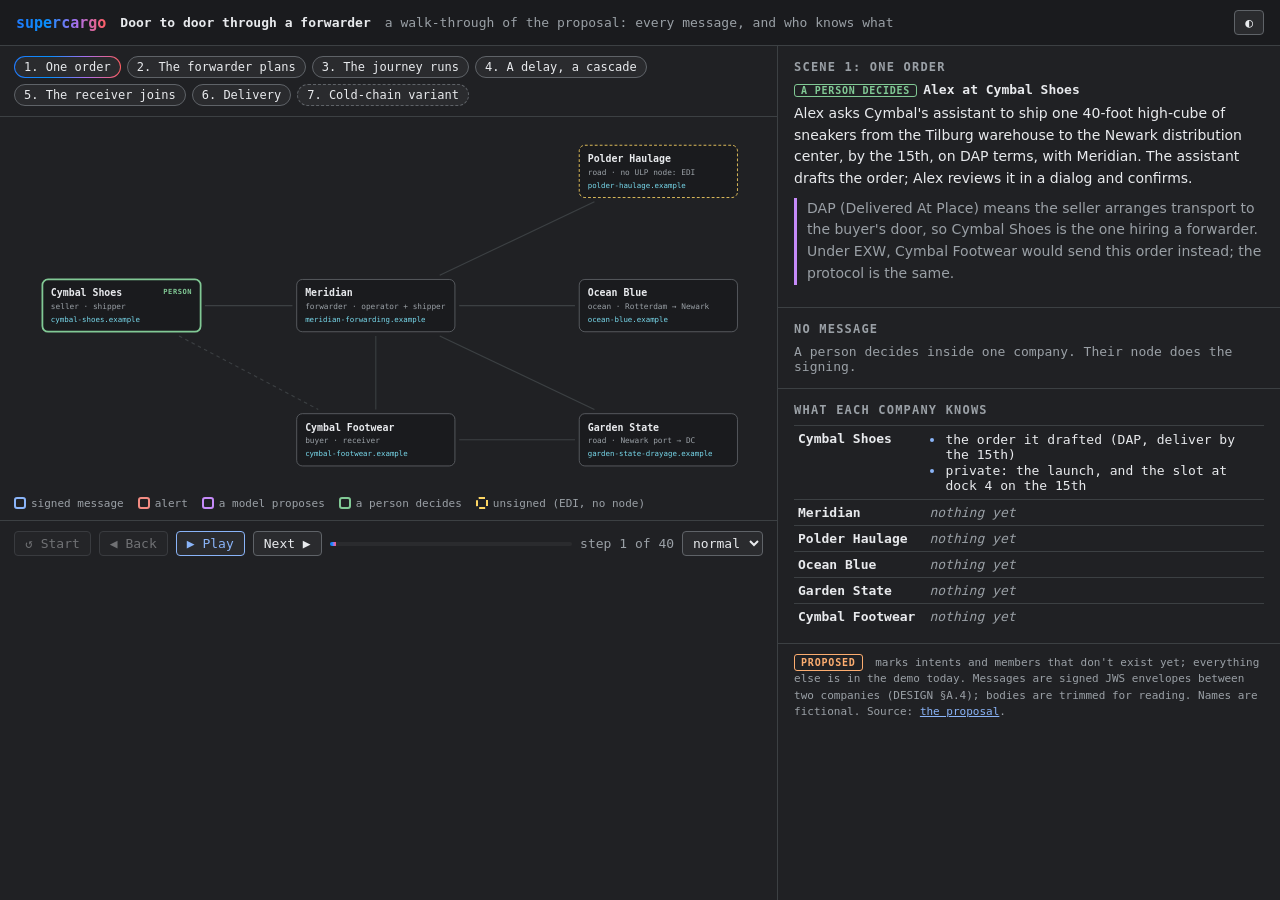
==== commit 8684bc48: "docs(proposals): a legacy carrier, continuity checks, a cold-chain variant Reconciling the proposal " ====
--- a/docs/proposals/door-to-door-forwarder.html
+++ b/docs/proposals/door-to-door-forwarder.html
@@ -78,6 +78,7 @@
 .node.thinking rect { stroke: var(--purple); stroke-width: 2.5; }
 .node.human rect { stroke: var(--green); stroke-width: 2.5; }
 .node.unsigned rect { stroke: var(--yellow); stroke-width: 2.5; stroke-dasharray: 4 3; }
+.node.legacy rect { stroke: var(--yellow); stroke-dasharray: 4 3; }
 .node .name { fill: var(--text); font-weight: 700; font-size: 14px; }
 .node .role { fill: var(--text-dim); font-size: 11px; }
 .node .domain { fill: var(--cyan); font-size: 10.5px; }
@@ -105,7 +106,7 @@
 .tag.human { border-color: var(--green); color: var(--green); }
 .tag.model { border-color: var(--purple); color: var(--purple); }
 .tag.code { border-color: var(--cyan); color: var(--cyan); }
-pre.json { margin: 8px 0 0; padding: 10px; background: var(--bg-surface); border: 1px solid var(--border); border-radius: 6px; overflow: auto; font-size: 11.5px; line-height: 1.45; max-height: 300px; }
+pre.json { white-space: pre-wrap; overflow-wrap: anywhere; margin: 8px 0 0; padding: 10px; background: var(--bg-surface); border: 1px solid var(--border); border-radius: 6px; overflow: auto; font-size: 11.5px; line-height: 1.45; max-height: 300px; }
 .k { color: var(--blue); } .s { color: var(--green); } .n { color: var(--orange); } .b { color: var(--purple); }
 .knows table { width: 100%; border-collapse: collapse; }
 .knows td { vertical-align: top; padding: 5px 4px; border-top: 1px solid var(--border); }
@@ -136,7 +137,7 @@
       <span><i style="border-color:var(--red)"></i>alert</span>
       <span><i style="border-color:var(--purple)"></i>a model proposes</span>
       <span><i style="border-color:var(--green)"></i>a person decides</span>
-      <span><i style="border-color:var(--yellow);border-style:dashed"></i>unsigned source</span>
+      <span><i style="border-color:var(--yellow);border-style:dashed"></i>unsigned (EDI, no node)</span>
     </div>
     <div class="controls">
       <button id="first" title="Start over">↺ Start</button>
@@ -174,7 +175,7 @@
 const CO = {
   cs: { name: 'Cymbal Shoes', role: 'seller · shipper', domain: 'cymbal-shoes.example', kid: 'cy-1', x: 60, y: 230 },
   mf: { name: 'Meridian', role: 'forwarder · operator + shipper', domain: 'meridian-forwarding.example', kid: 'mf-1', x: 420, y: 230 },
-  ph: { name: 'Polder Haulage', role: 'road · Tilburg → Rotterdam', domain: 'polder-haulage.example', kid: 'ph-1', x: 820, y: 40 },
+  ph: { name: 'Polder Haulage', role: 'road · no ULP node: EDI', domain: 'polder-haulage.example', kid: null, legacy: true, x: 820, y: 40 },
   ob: { name: 'Ocean Blue', role: 'ocean · Rotterdam → Newark', domain: 'ocean-blue.example', kid: 'ob-1', x: 820, y: 230 },
   gs: { name: 'Garden State', role: 'road · Newark port → DC', domain: 'garden-state-drayage.example', kid: 'gs-1', x: 820, y: 420 },
   cf: { name: 'Cymbal Footwear', role: 'buyer · receiver', domain: 'cymbal-footwear.example', kid: 'cf-1', x: 420, y: 420 },
@@ -193,13 +194,19 @@
   { id: 4, name: 'A delay, a cascade' },
   { id: 5, name: 'The receiver joins' },
   { id: 6, name: 'Delivery' },
-  { id: 7, name: 'A carrier without a node', optional: true },
+  { id: 7, name: 'Cold-chain variant', optional: true, after: 3 },
 ];
 
 const iso = (d, t) => `2026-10-${d}T${t}:00Z`;
 const env = (from, to, intent, extra, body) => ({
   header: Object.assign({ typ: 'ulp-envelope+jws', intent, sender: CO[from].domain, receiver: CO[to].domain, messageId: '…', sentAt: '…' }, extra || {}),
   signedBy: `${CO[from].domain} (kid ${CO[from].kid}, Ed25519)`,
+  body,
+});
+
+const edi = (from, to, format, body) => ({
+  header: { format, transport: 'file drop', signature: 'none' },
+  signedBy: 'nobody: an EDI file',
   body,
 });
 
@@ -221,22 +228,24 @@
 
   // 2. The forwarder plans
   { scene: 2, kind: 'model', at: 'mf', who: 'Meridian\'s planning assistant',
-    text: 'Meridian\'s planning assistant drafts a plan: Polder Haulage trucks the container from Tilburg to Rotterdam, Ocean Blue sails Rotterdam to Newark on Aurora 42W, and Garden State Drayage trucks it from the port to the distribution center.',
+    text: 'Meridian\'s planning assistant drafts a plan: Polder Haulage trucks the container from Tilburg to the ECT Delta terminal in Rotterdam, Ocean Blue sails from that terminal to Newark on Aurora 42W, and Garden State Drayage trucks it from Port Newark to the distribution center.',
     why: 'The model sees only what the plan needs (places, cargo, the window), never the order\'s free text, and it can only propose.',
     knows: { mf: ['draft plan: 3 legs (Polder, Ocean Blue, Garden State)'] } },
+  { scene: 2, kind: 'code', at: 'mf', who: 'Meridian\'s orchestrator',
+    text: 'The orchestrator checks that the plan is continuous: each leg starts at the facility where the previous one ends, and no earlier. Polder delivers to ECT Delta (NLRTM), where Ocean Blue loads; Ocean Blue discharges at Port Newark (USEWR), where Garden State picks up.',
+    why: 'Places are compared by standard identifiers (UN/LOCODE plus the terminal\'s code), the way the industry names them. Coordinates can ride along as metadata; nothing depends on them.' },
   { scene: 2, kind: 'human', at: 'mf', who: 'Mia at Meridian',
     text: 'Mia, an operator at Meridian, reviews the plan: each leg, its carrier, its dates, and exactly what each carrier will be told. She confirms.',
-    why: 'Anything with an external effect needs a person. Meridian\'s node builds each leg booking from the confirmed plan with deterministic code.' },
-  { scene: 2, kind: 'msg', from: 'mf', to: 'ph', intent: 'road.booking.request', proposed: true,
-    text: 'Leg 1 goes to Polder Haulage, signed by Meridian. Polder sees a pickup in Tilburg and a delivery to the port of Rotterdam, nothing more.',
-    why: 'Polder never learns who the cargo is for, where it ends up, or Cymbal\'s deadline: it doesn\'t need to.',
-    env: env('mf', 'ph', 'ulp.road.booking.request', { dialect: { standard: 'DSDC', version: '…' } }, {
-      pickup: { address: 'Cymbal EU warehouse, Tilburg', earliest: iso('06', '08:00') }, delivery: { address: 'ECT Delta terminal, Rotterdam', latest: iso('07', '12:00') },
-      containers: [{ equipment_size_type: '45G1', count: 1 }], shipper_reference: 'MF-0007-L1' }),
-    knows: { ph: ['booking from Meridian: Tilburg → Rotterdam port, 6th–7th'] } },
-  { scene: 2, kind: 'msg', from: 'ph', to: 'mf', intent: 'road.booking.confirmation', proposed: true, text: 'Polder confirms leg 1 with its own reference.',
-    env: env('ph', 'mf', 'ulp.road.booking.confirmation', { bookingRef: 'PH-4471' }, { carrier_booking_reference: 'PH-4471', status: 'confirmed' }),
-    knows: { mf: ['leg 1 confirmed: PH-4471'] } },
+    why: 'Anything with an external effect needs a person. Meridian\'s node builds each leg\'s booking from the confirmed plan with deterministic code.' },
+  { scene: 2, kind: 'unsigned', from: 'mf', to: 'ph', intent: 'EDI 204',
+    text: 'Polder Haulage has no ULP node: it\'s a small trucker that takes load tenders as EDI files. Meridian\'s EDI gateway turns leg 1 into an EDI 204 load tender and drops it in Polder\'s folder.',
+    why: 'Most real journeys include a carrier like this. A forwarder can use ULP with the partners that have it and keep working with the ones that don\'t.',
+    env: edi('mf', 'ph', 'X12 EDI 204 (load tender)', 'ST*204*0001~ B2**POLD**MF00071*PP~ S5*1*LD~ N1*SH*CYMBAL EU WAREHOUSE~ N4*TILBURG**NL~ S5*2*UL~ N1*CN*ECT DELTA TERMINAL~ N4*ROTTERDAM**NL~ SE*9*0001~'),
+    knows: { ph: ['load tender (EDI 204): Tilburg → ECT Delta, Rotterdam'] } },
+  { scene: 2, kind: 'unsigned', from: 'ph', to: 'mf', intent: 'EDI 990',
+    text: 'Polder accepts the tender with an EDI 990.',
+    env: edi('ph', 'mf', 'X12 EDI 990 (response to load tender)', 'ST*990*0001~ B1*POLD*MF00071*20261005*A~ SE*3*0001~'),
+    knows: { mf: ['leg 1 accepted by Polder (EDI 990, unsigned)'] } },
   { scene: 2, kind: 'msg', from: 'mf', to: 'ob', intent: 'ocean.booking.request',
     text: 'Leg 2 goes to Ocean Blue: the same ocean booking request the demo sends today, except the shipper is Meridian.',
     why: 'For Ocean Blue nothing changes: it\'s a booking from a shipper it can verify. That Meridian is a forwarder is Meridian\'s business.',
@@ -248,10 +257,10 @@
     env: env('ob', 'mf', 'ulp.ocean.booking.confirmation', { bookingRef: 'OB-BKG-1042', dialect: { standard: 'DCSA_OCEAN_CONTAINER', version: '2.0.0' } }, { carrier_booking_reference: 'OB-BKG-1042', vessel: 'Ocean Blue Aurora', voyage: '42W', planned_arrival: iso(13, '08:00') }),
     knows: { mf: ['leg 2 confirmed: OB-BKG-1042, Aurora 42W, arrives the 13th'] } },
   { scene: 2, kind: 'msg', from: 'mf', to: 'gs', intent: 'road.booking.request', proposed: true,
-    text: 'Leg 3 goes to Garden State Drayage: pick the container up at Port Newark on the 13th and deliver it to the distribution center.',
+    text: 'Leg 3 goes to Garden State Drayage, which does run a ULP node: pick the container up at Port Newark on the 13th and deliver it to the distribution center.',
     why: 'Garden State does need the delivery address. It doesn\'t need to know about the ocean leg or the launch.',
     env: env('mf', 'gs', 'ulp.road.booking.request', { dialect: { standard: 'DSDC', version: '…' } }, {
-      pickup: { address: 'Port Newark Container Terminal', earliest: iso(13, '14:00') }, delivery: { address: 'Cymbal Newark DC, dock 4', latest: iso(14, '12:00') }, shipper_reference: 'MF-0007-L3' }),
+      pickup: { facility: 'Port Newark Container Terminal', un_location_code: 'USEWR', earliest: iso(13, '14:00') }, delivery: { address: 'Cymbal Newark DC, dock 4', latest: iso(14, '12:00') }, shipper_reference: 'MF-0007-L3' }),
     knows: { gs: ['booking from Meridian: Port Newark → Cymbal Newark DC, 13th–14th'] } },
   { scene: 2, kind: 'msg', from: 'gs', to: 'mf', intent: 'road.booking.confirmation', proposed: true, text: 'Garden State confirms leg 3.',
     env: env('gs', 'mf', 'ulp.road.booking.confirmation', { bookingRef: 'GS-0913' }, { carrier_booking_reference: 'GS-0913', status: 'confirmed' }),
@@ -263,27 +272,31 @@
     knows: { cs: ['order confirmed: MF-0007, delivery planned the 14th'] } },
 
   // 3. The journey runs
-  { scene: 3, kind: 'msg', from: 'ph', to: 'mf', intent: 'tnt.event',
-    text: 'Polder picks up the container in Tilburg and reports it, signed, to Meridian, the shipper of its leg.',
-    env: env('ph', 'mf', 'ulp.tnt.event', { bookingRef: 'PH-4471', dialect: { standard: 'DCSA_TNT', version: '2.2.0' } }, { event_id: 'PH-EV-01', event_type: 'TRANSPORT', event_type_code: 'DEPA', event_classifier_code: 'ACT', un_location_code: 'NLTLB', description: 'Picked up at the shipper\'s warehouse' }),
-    knows: { mf: ['leg 1: picked up, Tilburg (PH-EV-01)'] } },
+  { scene: 3, kind: 'unsigned', from: 'ph', to: 'mf', intent: 'EDI 214',
+    text: 'Polder\'s truck leaves the Tilburg warehouse. Polder\'s dispatch system drops an EDI 214 status file: AF, departed the pickup location.',
+    env: edi('ph', 'mf', 'X12 EDI 214 (shipment status)', 'ST*214*0001~ B10*PH4471*MF00071*POLD~ AT7*AF*NS***20261006*0800~ MS1*TILBURG**NL~ SE*5*0001~'),
+    knows: { mf: ['leg 1: departed Tilburg (EDI 214, unsigned)'] } },
+  { scene: 3, kind: 'code', at: 'mf', who: 'Meridian\'s EDI gateway and orchestrator',
+    text: 'The gateway turns the EDI status into the same track & trace event every other carrier sends: AF becomes DEPA, and Polder\'s codes become the plan\'s identifiers. The orchestrator maps it to leg 1 of order MF-0007.',
+    why: 'Honest provenance: no carrier signed this. Meridian vouches for it, and says so.' },
+  { scene: 3, kind: 'msg', from: 'mf', to: 'cs', intent: 'tnt.event',
+    text: 'Meridian tells Cymbal, under its own signature, and says this came from an unsigned EDI message, not a carrier\'s signed event.',
+    why: 'Cymbal trusts its counterparty, Meridian, as in forwarding today, and can see which parts of its journey rest on signed evidence and which on Meridian\'s word.',
+    env: env('mf', 'cs', 'ulp.tnt.event', { bookingRef: 'MF-0007', dialect: { standard: 'DCSA_TNT', version: '2.2.0' } }, { event_id: 'MF-EV-01', event_type_code: 'DEPA', event_classifier_code: 'ACT', un_location_code: 'NLTLB', description: 'Picked up in Tilburg (leg 1, road)', derived_from: [{ source: 'EDI 214 from Polder Haulage', control_number: '0001', signed: false }] }),
+    proposedField: 'derived_from',
+    knows: { cs: ['journey: picked up, Tilburg (unsigned source, vouched by Meridian)'] } },
+  { scene: 3, kind: 'unsigned', from: 'ph', to: 'mf', intent: 'EDI 214',
+    text: 'Polder delivers the container to the ECT Delta terminal: another EDI 214, D1, delivered.',
+    env: edi('ph', 'mf', 'X12 EDI 214 (shipment status)', 'ST*214*0002~ B10*PH4471*MF00071*POLD~ AT7*D1*NS***20261007*0930~ MS1*ROTTERDAM**NL~ N1*CN*ECT DELTA TERMINAL~ SE*6*0002~'),
+    knows: { mf: ['leg 1: delivered to ECT Delta (EDI 214, unsigned)'] } },
   { scene: 3, kind: 'code', at: 'mf', who: 'Meridian\'s orchestrator',
-    text: 'Meridian\'s orchestrator looks the event up in its plan: leg 1 of order MF-0007. It turns it into an event on the order, moving the milestone, place and time and nothing else.',
-    why: 'This is the only bridge between what Meridian bought (legs) and what it sold (orders), and it\'s code, not a model.' },
+    text: 'Handoff check: leg 1 ended at ECT Delta, Rotterdam, at 09:30 on the 7th; leg 2 loads at ECT Delta from noon. Same facility, in time: the journey is continuous.',
+    why: 'Had Polder delivered to another terminal, or too late for the sailing, a person at Meridian would get an alert now, before anyone else is told anything.' },
+  { scene: 3, kind: 'msg', from: 'ob', to: 'mf', intent: 'tnt.event', text: 'Ocean Blue loads the container on the Aurora, which departs Rotterdam. This one is a signed ULP event.',
+    env: env('ob', 'mf', 'ulp.tnt.event', { bookingRef: 'OB-BKG-1042' }, { event_id: 'EV-000003', event_type_code: 'DEPA', event_classifier_code: 'ACT', un_location_code: 'NLRTM', description: 'Ocean Blue Aurora 42W departed Port of Rotterdam' }),
+    knows: { mf: ['leg 2: departed Rotterdam (EV-000003, signed)'] } },
   { scene: 3, kind: 'msg', from: 'mf', to: 'cs', intent: 'tnt.event',
-    text: 'Meridian tells Cymbal, under its own signature, and says which carrier event this came from.',
-    why: 'Cymbal trusts its counterparty, Meridian, as in forwarding today. If it wants the evidence, it asks Meridian, which holds Polder\'s signed event.',
-    env: env('mf', 'cs', 'ulp.tnt.event', { bookingRef: 'MF-0007', dialect: { standard: 'DCSA_TNT', version: '2.2.0' } }, { event_id: 'MF-EV-01', event_type_code: 'DEPA', event_classifier_code: 'ACT', un_location_code: 'NLTLB', description: 'Picked up in Tilburg (leg 1, road)', derived_from: ['PH-EV-01'] }),
-    proposedField: 'derived_from',
-    knows: { cs: ['journey: picked up, Tilburg'] } },
-  { scene: 3, kind: 'msg', from: 'ph', to: 'mf', intent: 'tnt.event', text: 'Polder gates the container in at the Rotterdam terminal.',
-    env: env('ph', 'mf', 'ulp.tnt.event', { bookingRef: 'PH-4471' }, { event_id: 'PH-EV-02', event_type_code: 'ARRI', un_location_code: 'NLRTM', description: 'Delivered to the terminal' }),
-    knows: { mf: ['leg 1: at the Rotterdam terminal (PH-EV-02)'] } },
-  { scene: 3, kind: 'msg', from: 'ob', to: 'mf', intent: 'tnt.event', text: 'Ocean Blue loads it on the Aurora, which departs Rotterdam.',
-    env: env('ob', 'mf', 'ulp.tnt.event', { bookingRef: 'OB-BKG-1042' }, { event_id: 'EV-000003', event_type_code: 'DEPA', event_classifier_code: 'ACT', un_location_code: 'NLRTM', description: 'Ocean Blue Aurora 42W departed Port of Rotterdam' }),
-    knows: { mf: ['leg 2: departed Rotterdam (EV-000003)'] } },
-  { scene: 3, kind: 'msg', from: 'mf', to: 'cs', intent: 'tnt.event',
-    text: 'Cymbal\'s journey now shows the container on the water: one journey, three legs, each mark traceable to a carrier\'s signed event that Meridian holds.',
+    text: 'Cymbal\'s journey now shows the container on the water: one journey, three legs, each mark saying where it came from.',
     env: env('mf', 'cs', 'ulp.tnt.event', { bookingRef: 'MF-0007' }, { event_id: 'MF-EV-03', event_type_code: 'DEPA', un_location_code: 'NLRTM', description: 'Departed Rotterdam on Ocean Blue Aurora 42W (leg 2, ocean)', derived_from: ['EV-000003'] }),
     knows: { cs: ['journey: at sea on Aurora 42W, arriving Newark the 13th'] } },
 
@@ -348,16 +361,25 @@
     env: env('mf', 'cs', 'ulp.tnt.event', { bookingRef: 'MF-0007' }, { event_id: 'MF-EV-09', event_type_code: 'DLV', description: 'Delivered to Cymbal Newark DC, dock 4', derived_from: ['GS-EV-04'] }),
     knows: { cs: ['journey: DELIVERED on the 17th'] } },
 
-  // 7. A carrier without a node (optional)
-  { scene: 7, kind: 'unsigned', from: 'ph', to: 'mf', intent: 'EDI 214',
-    text: 'Suppose Polder Haulage is a small trucker without a ULP node: it sends status messages as EDI files. Meridian\'s node translates them into the same events.',
-    why: 'Honest provenance: these events carry no carrier signature. Meridian vouches for them, and the journey marks them as from an unsigned source.',
-    env: { header: { format: 'X12 EDI 214 (shipment status)', transport: 'file drop', signature: 'none' }, signedBy: 'nobody', body: 'ST*214*0001~ B10*PH4471*MF00071*POLD~ AT7*AF*NS***20261006*0800~ MS1*TILBURG**NL~ SE*5*0001~' },
-    knows: { mf: ['leg 1: picked up (from EDI, unsigned)'] } },
-  { scene: 7, kind: 'msg', from: 'mf', to: 'cs', intent: 'tnt.event',
-    text: 'Cymbal still gets a signed event from Meridian, but it says the source was unsigned, so Cymbal\'s journey can show that mark differently.',
-    env: env('mf', 'cs', 'ulp.tnt.event', { bookingRef: 'MF-0007' }, { event_id: 'MF-EV-01', event_type_code: 'DEPA', un_location_code: 'NLTLB', description: 'Picked up in Tilburg (leg 1, road)', derived_from: [{ source: 'EDI 214 from polder-haulage', signed: false }] }),
-    knows: { cs: ['journey: picked up, Tilburg (source unsigned, vouched by Meridian)'] } },
+  // 7. Cold-chain variant (optional)
+  { scene: 7, kind: 'msg', from: 'ob', to: 'mf', intent: 'tnt.event',
+    text: 'A variant of the journey after scene 3: suppose the cargo were temperature-sensitive, in a reefer container set to 2–8 °C. Ocean Blue\'s events carry the container controller\'s readings.',
+    why: 'The same flows as the sneakers, with higher stakes: which readings to report, and what counts as an excursion, are agreed in the booking.',
+    env: env('ob', 'mf', 'ulp.tnt.event', { bookingRef: 'OB-BKG-1042' }, { event_id: 'EV-000011', event_type: 'EQUIPMENT', description: 'Reefer reading', reefer: { setpoint_min_c: 2, setpoint_max_c: 8, reading_c: 4.1 } }),
+    proposedField: 'reefer',
+    knows: { mf: ['leg 2: reefer at 4.1 °C (in range)'] } },
+  { scene: 7, kind: 'msg', from: 'ob', to: 'mf', intent: 'tnt.alert', alert: true,
+    text: 'A power fault on board: the container reads 11.3 °C for 40 minutes. Ocean Blue raises an excursion alert.',
+    env: env('ob', 'mf', 'ulp.tnt.alert', { bookingRef: 'OB-BKG-1042' }, { alert_id: 'AL-000014', severity: 'high', kind: 'temperature_excursion', reading_c: 11.3, duration_min: 40, causes: ['EV-000012'] }),
+    proposedField: 'temperature_excursion',
+    knows: { mf: ['leg 2 ALERT: excursion, 11.3 °C for 40 min (AL-000014)'] } },
+  { scene: 7, kind: 'msg', from: 'mf', to: 'cs', intent: 'tnt.alert', alert: true,
+    text: 'Meridian relays the excursion to Cymbal on its order, citing Ocean Blue\'s alert.',
+    env: env('mf', 'cs', 'ulp.tnt.alert', { bookingRef: 'MF-0007' }, { alert_id: 'MF-AL-02', severity: 'high', kind: 'temperature_excursion', reading_c: 11.3, duration_min: 40, derived_from: ['AL-000014'] }),
+    knows: { cs: ['ALERT: temperature excursion, 11.3 °C for 40 min (MF-AL-02)'] } },
+  { scene: 7, kind: 'model', at: 'cs', who: 'Cymbal\'s alert summarizer',
+    text: 'Cymbal\'s own model explains what that means for the product, from Cymbal\'s handling rules: out of range long enough to need a quality check on arrival. It suggests telling the receiving QA team.',
+    why: 'What an excursion means for the goods is the cargo owner\'s knowledge, in its private context, like the delivery slot. The carrier and the forwarder report facts; the owner decides.' },
 ];
 
 // ── state and rendering ─────────────────────────────────────────────────
@@ -396,7 +418,7 @@
   }
   svg.appendChild(lanes);
   for (const [id, c] of Object.entries(CO)) {
-    const g = el('g', { class: 'node', 'data-id': id, transform: `translate(${c.x},${c.y})` });
+    const g = el('g', { class: 'node' + (c.legacy ? ' legacy' : ''), 'data-id': id, transform: `translate(${c.x},${c.y})` });
     g.appendChild(el('rect', { width: W, height: H }));
     g.appendChild(el('text', { class: 'name', x: 12, y: 24 }, c.name));
     g.appendChild(el('text', { class: 'role', x: 12, y: 42 }, c.role));
@@ -424,8 +446,8 @@
   if (step.kind === 'msg' || step.kind === 'unsigned') {
     const lane = laneFor(step.from, step.to);
     if (lane) lane.classList.add('active');
-    svg.querySelector(`.node[data-id="${step.from}"]`).classList.add(step.kind === 'unsigned' ? 'unsigned' : 'active');
-    svg.querySelector(`.node[data-id="${step.to}"]`).classList.add('active');
+    svg.querySelector(`.node[data-id="${step.from}"]`).classList.add(step.kind === 'unsigned' && CO[step.from].legacy ? 'unsigned' : 'active');
+    svg.querySelector(`.node[data-id="${step.to}"]`).classList.add(step.kind === 'unsigned' && CO[step.to].legacy ? 'unsigned' : 'active');
     const p = edge(step.from, step.to), q = edge(step.to, step.from);
     flight.appendChild(el('line', { x1: p.x, y1: p.y, x2: q.x, y2: q.y, stroke: step.alert ? 'var(--red)' : step.kind === 'unsigned' ? 'var(--yellow)' : 'var(--blue)', 'stroke-width': 2.5, 'marker-end': 'url(#arrow)', 'stroke-dasharray': step.kind === 'unsigned' ? '6 4' : null }));
     const label = step.intent + (step.proposed ? ' ✱' : '');
@@ -501,7 +523,7 @@
     box.appendChild(p);
     return;
   }
-  h.textContent = step.kind === 'unsigned' ? 'The data, as it arrives' : 'The envelope';
+  h.textContent = step.kind === 'unsigned' ? 'The EDI file, as it arrives' : 'The envelope';
   const sig = document.createElement('div');
   sig.append(tag(step.kind === 'unsigned' ? 'unsigned' : 'signed', step.kind === 'unsigned' ? 'NOT SIGNED' : 'SIGNED BY'));
   sig.append(document.createTextNode(step.env.signedBy));
@@ -516,7 +538,10 @@
 
 function renderKnows(i) {
   const known = Object.fromEntries(Object.keys(CO).map((k) => [k, []]));
+  // A variant scene replaces what follows the scene it branches from.
+  const variant = SCENES.find((x) => x.id === STEPS[i].scene && x.after);
   for (let j = 0; j <= i; j++) {
+    if (variant && STEPS[j].scene > variant.after && STEPS[j].scene !== variant.id) continue;
     for (const [co, items] of Object.entries(STEPS[j].knows || {})) for (const it of items) known[co].push({ it, fresh: j === i });
   }
   const t = $('knows');
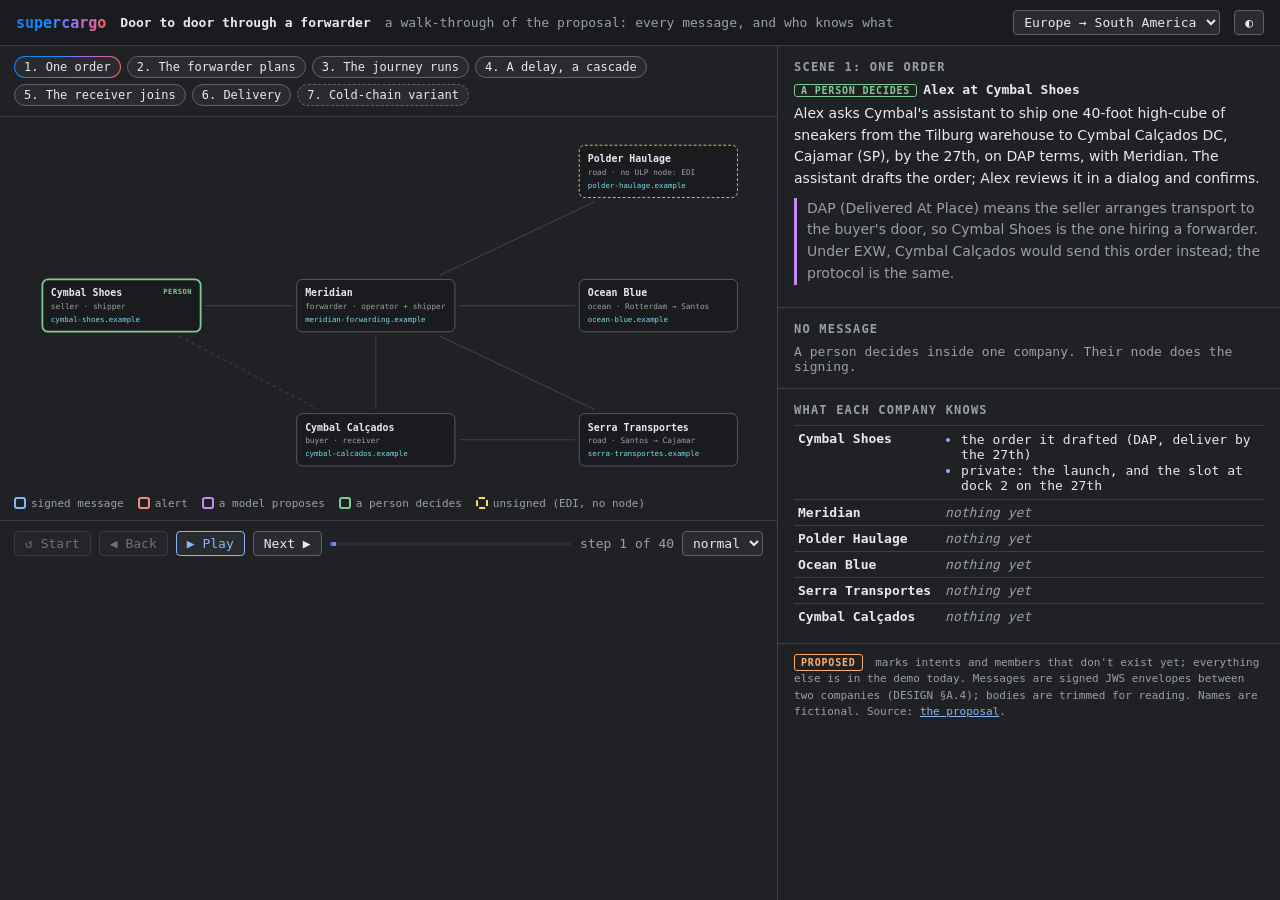
==== commit 91585767: "docs(proposals): Europe to South America first, North America as a variant The first customers are i" ====
--- a/docs/proposals/door-to-door-forwarder.html
+++ b/docs/proposals/door-to-door-forwarder.html
@@ -126,6 +126,7 @@
   <span class="title">Door to door through a forwarder</span>
   <span class="dim">a walk-through of the proposal: every message, and who knows what</span>
   <span class="spacer"></span>
+  <select id="region" title="Which journey: the destination region decides the last truck's standards"><option value="sa">Europe → South America</option><option value="na">Europe → North America</option></select>
   <button id="theme" title="Light or dark">◐</button>
 </header>
 <main>
@@ -171,21 +172,66 @@
 <script>
 'use strict';
 
+// ── the regions ─────────────────────────────────────────────────────────
+// One journey, two endings: into South America (the default, for the
+// customers this demo is for) or into North America. Everything that
+// differs between them is here; the scenes below are written once.
+const REGIONS = {
+  sa: {
+    label: 'Europe → South America',
+    dest: { name: 'Serra Transportes', role: 'road · Santos → Cajamar', domain: 'serra-transportes.example', kid: 'st-1' },
+    buyer: { name: 'Cymbal Calçados', role: 'buyer · receiver', domain: 'cymbal-calcados.example', kid: 'cc-1' },
+    buyerParty: { name: 'Cymbal Calçados Ltda', tax_id: { scheme: 'BR:CNPJ', value: '12.345.678/0001-90' } },
+    pod: 'BRSSZ', podName: 'Santos', podTerminal: 'Santos Brasil Tecon terminal',
+    dc: 'Cymbal Calçados DC, Cajamar (SP)', dcLocode: 'BRSAO', dock: 'dock 2', voyage: '07S',
+    arrive: '24', deliver: '26', slot: '27', delayedArrive: '27', newPickup: '27', newDeliver: '29',
+    delayReason: 'berth congestion at Santos', delayWhere: 'waiting for a berth off Santos',
+    roadIntent: 'road.booking.request', roadDialect: { standard: 'ULP_ROAD', version: '0.1' }, roadDialectProposed: true,
+    roadNote: 'Brazil has no ULP road dialect in pf yet, so this is our proposed one: metric, an international address, and a reference to the CT-e, the electronic transport document Brazilian law requires for every road shipment.',
+    fiscal: { type: 'CT-e', access_key: '35261012345678000190570010000012341000012345' },
+    podDoc: 'the CT-e\'s delivery-proof event, referenced by its access key',
+    region: 'Brazil',
+  },
+  na: {
+    label: 'Europe → North America',
+    dest: { name: 'Garden State', role: 'road · Newark port → DC', domain: 'garden-state-drayage.example', kid: 'gs-1' },
+    buyer: { name: 'Cymbal Footwear', role: 'buyer · receiver', domain: 'cymbal-footwear.example', kid: 'cf-1' },
+    buyerParty: { name: 'Cymbal Footwear Inc.', tax_id: { scheme: 'US:EIN', value: '12-3456789' } },
+    pod: 'USEWR', podName: 'Newark', podTerminal: 'Port Newark Container Terminal',
+    dc: 'Cymbal Newark DC', dcLocode: 'USEWR', dock: 'dock 4', voyage: '42W',
+    arrive: '13', deliver: '14', slot: '15', delayedArrive: '16', newPickup: '16', newDeliver: '17',
+    delayReason: 'engine repair, unscheduled call at Halifax', delayWhere: 'at Halifax for an engine repair',
+    roadIntent: 'road.booking.request', roadDialect: { standard: 'DSDC', version: '…' }, roadDialectProposed: false,
+    roadNote: 'In the US the road leg uses pf\'s land dialect: the NMFTA\'s DSDC electronic bill of lading, with the carrier\'s SCAC and USDOT number.',
+    fiscal: null,
+    podDoc: 'the signed proof of delivery',
+    region: 'the US',
+  },
+};
+
 // ── the cast ────────────────────────────────────────────────────────────
+// gs and cf are the destination trucker and the buyer: who they are
+// depends on the region.
 const CO = {
   cs: { name: 'Cymbal Shoes', role: 'seller · shipper', domain: 'cymbal-shoes.example', kid: 'cy-1', x: 60, y: 230 },
   mf: { name: 'Meridian', role: 'forwarder · operator + shipper', domain: 'meridian-forwarding.example', kid: 'mf-1', x: 420, y: 230 },
   ph: { name: 'Polder Haulage', role: 'road · no ULP node: EDI', domain: 'polder-haulage.example', kid: null, legacy: true, x: 820, y: 40 },
-  ob: { name: 'Ocean Blue', role: 'ocean · Rotterdam → Newark', domain: 'ocean-blue.example', kid: 'ob-1', x: 820, y: 230 },
-  gs: { name: 'Garden State', role: 'road · Newark port → DC', domain: 'garden-state-drayage.example', kid: 'gs-1', x: 820, y: 420 },
-  cf: { name: 'Cymbal Footwear', role: 'buyer · receiver', domain: 'cymbal-footwear.example', kid: 'cf-1', x: 420, y: 420 },
+  ob: { name: 'Ocean Blue', role: 'ocean · Rotterdam → …', domain: 'ocean-blue.example', kid: 'ob-1', x: 820, y: 230 },
+  gs: { x: 820, y: 420 },
+  cf: { x: 420, y: 420 },
 };
 const W = 224, H = 74;
 const LANES = [['cs', 'mf'], ['mf', 'ph'], ['mf', 'ob'], ['mf', 'gs'], ['cf', 'mf'], ['gs', 'cf'], ['cs', 'cf', 'delegation']];
 
+function castFor(R) {
+  Object.assign(CO.gs, R.dest);
+  Object.assign(CO.cf, R.buyer);
+  CO.ob.role = `ocean · Rotterdam → ${R.podName}`;
+}
+
 // ── the steps ───────────────────────────────────────────────────────────
 // kind: msg (an envelope from → to), model (a model proposes), human (a
-// person decides), code (deterministic code), unsigned (data with no
+// person decides), code (deterministic code), unsigned (an EDI file, no
 // signature). knows: what each company learns at this step.
 const SCENES = [
   { id: 1, name: 'One order' },
@@ -203,163 +249,169 @@
   signedBy: `${CO[from].domain} (kid ${CO[from].kid}, Ed25519)`,
   body,
 });
-
-const edi = (from, to, format, body) => ({
-  header: { format, transport: 'file drop', signature: 'none' },
-  signedBy: 'nobody: an EDI file',
-  body,
-});
-
-const STEPS = [
+const edi = (format, body) => ({ header: { format, transport: 'file drop or VAN', signature: 'none' }, signedBy: 'nobody: an EDI file', body });
+
+function buildSteps(R) {
+  const G = R.dest.name, B = R.buyer.name, P = R.podName;
+  const cte = R.fiscal ? { fiscal_documents: [R.fiscal] } : {};
+  return [
   // 1. One order
   { scene: 1, kind: 'human', at: 'cs', who: 'Alex at Cymbal Shoes',
-    text: 'Alex asks Cymbal\'s assistant to ship one 40-foot high-cube of sneakers from the Tilburg warehouse to the Newark distribution center, by the 15th, on DAP terms, with Meridian. The assistant drafts the order; Alex reviews it in a dialog and confirms.',
-    why: 'DAP (Delivered At Place) means the seller arranges transport to the buyer\'s door, so Cymbal Shoes is the one hiring a forwarder. Under EXW, Cymbal Footwear would send this order instead; the protocol is the same.',
-    knows: { cs: ['the order it drafted (DAP, deliver by the 15th)', 'private: the launch, and the slot at dock 4 on the 15th'] } },
+    text: `Alex asks Cymbal's assistant to ship one 40-foot high-cube of sneakers from the Tilburg warehouse to ${R.dc}, by the ${R.slot}th, on DAP terms, with Meridian. The assistant drafts the order; Alex reviews it in a dialog and confirms.`,
+    why: `DAP (Delivered At Place) means the seller arranges transport to the buyer's door, so Cymbal Shoes is the one hiring a forwarder. Under EXW, ${B} would send this order instead; the protocol is the same.`,
+    knows: { cs: [`the order it drafted (DAP, deliver by the ${R.slot}th)`, `private: the launch, and the slot at ${R.dock} on the ${R.slot}th`] } },
   { scene: 1, kind: 'msg', from: 'cs', to: 'mf', intent: 'forwarding.request', proposed: true,
     text: 'Cymbal\'s node signs the order and sends it to Meridian. Meridian\'s node fetches Cymbal\'s published keys, verifies the signature, checks it\'s fresh and not a replay, validates the body, and only then records the order.',
-    why: 'The delivery window is part of the contract, so it travels. Why it matters (the launch, the slot) stays with Cymbal.',
+    why: `The delivery window is part of the contract, so it travels; so do the parties' legal identifiers (an EU EORI number for Cymbal Shoes, ${R.buyerParty.tax_id.scheme.split(':')[1]} for ${B}). Why the date matters (the launch, the slot) stays with Cymbal.`,
     env: env('cs', 'mf', 'ulp.forwarding.request', null, {
-      incoterm: 'DAP', place_of_receipt: { type: 'door', address: 'Cymbal EU warehouse, Tilburg', un_location_code: 'NLTLB' },
-      place_of_delivery: { type: 'door', address: 'Cymbal Newark DC, dock 4', un_location_code: 'USEWR' },
+      incoterms: { rule: 'DAP', version: '2020', named_place: R.dc },
+      shipper: { name: 'Cymbal Shoes B.V.', eori: 'NL123456789' }, consignee: R.buyerParty,
+      place_of_receipt: { type: 'door', address: { street: 'Ringbaan Oost 100', postal_code: '5013 CD', locality: 'Tilburg', country: 'NL' }, un_location_code: 'NLTLB' },
+      place_of_delivery: { type: 'door', facility: R.dc, un_location_code: R.dcLocode },
       containers: [{ equipment_size_type: '45G1', count: 1, gross_weight_kg: 12000 }],
-      cargo: { description: 'Footwear (sneakers)', hs_code: '6404' }, delivery_window: { latest: iso(15, '12:00') }, shipper_reference: 'CY-PO-55120' }),
-    knows: { mf: ['order from Cymbal: Tilburg door → Newark DC door, by the 15th'] } },
+      cargo: { description: 'Footwear (sneakers)', hs_code: '6404' }, delivery_window: { latest: iso(R.slot, '12:00') }, shipper_reference: 'CY-PO-55120' }),
+    knows: { mf: [`order from Cymbal: Tilburg door → ${R.dc}, by the ${R.slot}th`] } },
 
   // 2. The forwarder plans
   { scene: 2, kind: 'model', at: 'mf', who: 'Meridian\'s planning assistant',
-    text: 'Meridian\'s planning assistant drafts a plan: Polder Haulage trucks the container from Tilburg to the ECT Delta terminal in Rotterdam, Ocean Blue sails from that terminal to Newark on Aurora 42W, and Garden State Drayage trucks it from Port Newark to the distribution center.',
+    text: `Meridian's planning assistant drafts a plan: Polder Haulage trucks the container from Tilburg to the ECT Delta terminal in Rotterdam, Ocean Blue sails from that terminal to ${P} on Aurora ${R.voyage}, and ${G} trucks it from the ${R.podTerminal} to the distribution center.`,
     why: 'The model sees only what the plan needs (places, cargo, the window), never the order\'s free text, and it can only propose.',
-    knows: { mf: ['draft plan: 3 legs (Polder, Ocean Blue, Garden State)'] } },
+    knows: { mf: [`draft plan: 3 legs (Polder, Ocean Blue, ${G})`] } },
   { scene: 2, kind: 'code', at: 'mf', who: 'Meridian\'s orchestrator',
-    text: 'The orchestrator checks that the plan is continuous: each leg starts at the facility where the previous one ends, and no earlier. Polder delivers to ECT Delta (NLRTM), where Ocean Blue loads; Ocean Blue discharges at Port Newark (USEWR), where Garden State picks up.',
+    text: `The orchestrator checks that the plan is continuous: each leg starts at the facility where the previous one ends, and no earlier. Polder delivers to ECT Delta (NLRTM), where Ocean Blue loads; Ocean Blue discharges at the ${R.podTerminal} (${R.pod}), where ${G} picks up.`,
     why: 'Places are compared by standard identifiers (UN/LOCODE plus the terminal\'s code), the way the industry names them. Coordinates can ride along as metadata; nothing depends on them.' },
   { scene: 2, kind: 'human', at: 'mf', who: 'Mia at Meridian',
     text: 'Mia, an operator at Meridian, reviews the plan: each leg, its carrier, its dates, and exactly what each carrier will be told. She confirms.',
     why: 'Anything with an external effect needs a person. Meridian\'s node builds each leg\'s booking from the confirmed plan with deterministic code.' },
-  { scene: 2, kind: 'unsigned', from: 'mf', to: 'ph', intent: 'EDI 204',
-    text: 'Polder Haulage has no ULP node: it\'s a small trucker that takes load tenders as EDI files. Meridian\'s EDI gateway turns leg 1 into an EDI 204 load tender and drops it in Polder\'s folder.',
-    why: 'Most real journeys include a carrier like this. A forwarder can use ULP with the partners that have it and keep working with the ones that don\'t.',
-    env: edi('mf', 'ph', 'X12 EDI 204 (load tender)', 'ST*204*0001~ B2**POLD**MF00071*PP~ S5*1*LD~ N1*SH*CYMBAL EU WAREHOUSE~ N4*TILBURG**NL~ S5*2*UL~ N1*CN*ECT DELTA TERMINAL~ N4*ROTTERDAM**NL~ SE*9*0001~'),
-    knows: { ph: ['load tender (EDI 204): Tilburg → ECT Delta, Rotterdam'] } },
-  { scene: 2, kind: 'unsigned', from: 'ph', to: 'mf', intent: 'EDI 990',
-    text: 'Polder accepts the tender with an EDI 990.',
-    env: edi('ph', 'mf', 'X12 EDI 990 (response to load tender)', 'ST*990*0001~ B1*POLD*MF00071*20261005*A~ SE*3*0001~'),
-    knows: { mf: ['leg 1 accepted by Polder (EDI 990, unsigned)'] } },
+  { scene: 2, kind: 'unsigned', from: 'mf', to: 'ph', intent: 'EDIFACT IFTMIN',
+    text: 'Polder Haulage has no ULP node: it\'s a small Dutch trucker that takes transport instructions as UN/EDIFACT files, the EDI standard in Europe and South America. Meridian\'s EDI gateway turns leg 1 into an IFTMIN instruction.',
+    why: 'Most real journeys include a carrier like this. A forwarder can use ULP with the partners that have it and keep working with the ones that don\'t. (A US trucker would get an ANSI X12 204 load tender instead; the same gateway speaks both.)',
+    env: edi('UN/EDIFACT IFTMIN (transport instruction)', "UNH+1+IFTMIN:D:04A:UN'BGM+610+MF0007L1+9'TSR+30'RFF+CU:MF-0007-L1'NAD+CZ+++CYMBAL SHOES BV+RINGBAAN OOST 100+TILBURG++5013CD+NL'NAD+CN+++ECT DELTA TERMINAL++ROTTERDAM+++NL'EQD+CN++45G1'UNT+8+1'"),
+    knows: { ph: ['transport instruction (IFTMIN): Tilburg → ECT Delta, Rotterdam'] } },
+  { scene: 2, kind: 'unsigned', from: 'ph', to: 'mf', intent: 'EDIFACT APERAK',
+    text: 'Polder\'s system acknowledges the instruction (APERAK, application acknowledgement) with its own reference, and opens an e-CMR, the electronic road consignment note used across Europe.',
+    env: edi('UN/EDIFACT APERAK (acknowledgement)', "UNH+1+APERAK:D:04A:UN'BGM+305+PH4471+29'RFF+ACW:MF0007L1'RFF+AAS:ECMR-NL-2026-004471'UNT+5+1'"),
+    knows: { mf: ['leg 1 accepted by Polder (APERAK, unsigned); e-CMR ECMR-NL-2026-004471'] } },
   { scene: 2, kind: 'msg', from: 'mf', to: 'ob', intent: 'ocean.booking.request',
     text: 'Leg 2 goes to Ocean Blue: the same ocean booking request the demo sends today, except the shipper is Meridian.',
     why: 'For Ocean Blue nothing changes: it\'s a booking from a shipper it can verify. That Meridian is a forwarder is Meridian\'s business.',
     env: env('mf', 'ob', 'ulp.ocean.booking.request', null, {
-      shipper_name: 'Meridian Forwarding', port_of_loading: 'NLRTM', port_of_discharge: 'USEWR', earliest_departure: '2026-10-07',
+      shipper_name: 'Meridian Forwarding', port_of_loading: 'NLRTM', port_of_discharge: R.pod, earliest_departure: '2026-10-07',
       containers: [{ equipment_size_type: '45G1', count: 1, gross_weight_kg: 12000 }], cargo: { description: 'Footwear (sneakers)', hs_code: '6404' }, shipper_reference: 'MF-0007-L2' }),
-    knows: { ob: ['booking from Meridian: Rotterdam → Newark'] } },
+    knows: { ob: [`booking from Meridian: Rotterdam → ${P}`] } },
   { scene: 2, kind: 'msg', from: 'ob', to: 'mf', intent: 'ocean.booking.confirmation', text: 'Ocean Blue confirms, with the vessel and voyage, and starts the voyage clock.',
-    env: env('ob', 'mf', 'ulp.ocean.booking.confirmation', { bookingRef: 'OB-BKG-1042', dialect: { standard: 'DCSA_OCEAN_CONTAINER', version: '2.0.0' } }, { carrier_booking_reference: 'OB-BKG-1042', vessel: 'Ocean Blue Aurora', voyage: '42W', planned_arrival: iso(13, '08:00') }),
-    knows: { mf: ['leg 2 confirmed: OB-BKG-1042, Aurora 42W, arrives the 13th'] } },
-  { scene: 2, kind: 'msg', from: 'mf', to: 'gs', intent: 'road.booking.request', proposed: true,
-    text: 'Leg 3 goes to Garden State Drayage, which does run a ULP node: pick the container up at Port Newark on the 13th and deliver it to the distribution center.',
-    why: 'Garden State does need the delivery address. It doesn\'t need to know about the ocean leg or the launch.',
-    env: env('mf', 'gs', 'ulp.road.booking.request', { dialect: { standard: 'DSDC', version: '…' } }, {
-      pickup: { facility: 'Port Newark Container Terminal', un_location_code: 'USEWR', earliest: iso(13, '14:00') }, delivery: { address: 'Cymbal Newark DC, dock 4', latest: iso(14, '12:00') }, shipper_reference: 'MF-0007-L3' }),
-    knows: { gs: ['booking from Meridian: Port Newark → Cymbal Newark DC, 13th–14th'] } },
-  { scene: 2, kind: 'msg', from: 'gs', to: 'mf', intent: 'road.booking.confirmation', proposed: true, text: 'Garden State confirms leg 3.',
-    env: env('gs', 'mf', 'ulp.road.booking.confirmation', { bookingRef: 'GS-0913' }, { carrier_booking_reference: 'GS-0913', status: 'confirmed' }),
-    knows: { mf: ['leg 3 confirmed: GS-0913'] } },
+    env: env('ob', 'mf', 'ulp.ocean.booking.confirmation', { bookingRef: 'OB-BKG-1042', dialect: { standard: 'DCSA_OCEAN_CONTAINER', version: '2.0.0' } }, { carrier_booking_reference: 'OB-BKG-1042', vessel: 'Ocean Blue Aurora', voyage: R.voyage, planned_arrival: iso(R.arrive, '08:00') }),
+    knows: { mf: [`leg 2 confirmed: OB-BKG-1042, Aurora ${R.voyage}, arrives ${P} the ${R.arrive}th`] } },
+  { scene: 2, kind: 'msg', from: 'mf', to: 'gs', intent: R.roadIntent, proposed: true,
+    text: `Leg 3 goes to ${G}, which runs a ULP node: pick the container up at the ${R.podTerminal} on the ${R.arrive}th and deliver it to the distribution center.`,
+    why: R.roadNote,
+    env: env('mf', 'gs', 'ulp.' + R.roadIntent, { dialect: R.roadDialect }, Object.assign({
+      pickup: { facility: R.podTerminal, un_location_code: R.pod, earliest: iso(R.arrive, '14:00') }, delivery: { facility: R.dc, latest: iso(R.deliver, '12:00') },
+      containers: [{ equipment_size_type: '45G1', count: 1, gross_weight_kg: 12000 }], shipper_reference: 'MF-0007-L3' })),
+    proposedField: R.roadDialectProposed ? 'dialect' : null,
+    knows: { gs: [`booking from Meridian: ${P} terminal → ${R.dc}`] } },
+  { scene: 2, kind: 'msg', from: 'gs', to: 'mf', intent: 'road.booking.confirmation', proposed: true,
+    text: R.fiscal ? `${G} confirms leg 3 and issues the CT-e, the government-validated electronic transport document; the confirmation carries its 44-digit access key, not the fiscal XML.` : `${G} confirms leg 3.`,
+    why: R.fiscal ? 'The ULP signature proves who sent the confirmation; the CT-e is the document the law requires, and anyone with its access key can check it with the tax authority.' : null,
+    env: env('gs', 'mf', 'ulp.road.booking.confirmation', { bookingRef: 'GS-0913' }, Object.assign({ carrier_booking_reference: 'GS-0913', status: 'confirmed' }, cte)),
+    proposedField: R.fiscal ? 'fiscal_documents' : null,
+    knows: { mf: [R.fiscal ? 'leg 3 confirmed: GS-0913, CT-e issued' : 'leg 3 confirmed: GS-0913'] } },
   { scene: 2, kind: 'msg', from: 'mf', to: 'cs', intent: 'forwarding.confirmation', proposed: true,
-    text: 'Meridian confirms Cymbal\'s order with its own reference and the planned journey: truck, ship, truck, delivery on the 14th.',
+    text: `Meridian confirms Cymbal's order with its own reference and the planned journey: truck, ship, truck, delivery on the ${R.deliver}th.`,
     why: 'Cymbal gets one reference and one journey. Which carriers do the legs is shown, but Cymbal has no relationship with them and doesn\'t need one.',
-    env: env('mf', 'cs', 'ulp.forwarding.confirmation', { bookingRef: 'MF-0007' }, { forwarder_reference: 'MF-0007', legs: [{ mode: 'road', from: 'NLTLB', to: 'NLRTM' }, { mode: 'ocean', from: 'NLRTM', to: 'USEWR', vessel: 'Ocean Blue Aurora 42W' }, { mode: 'road', from: 'USEWR', to: 'Cymbal Newark DC' }], planned_delivery: iso(14, '10:00') }),
-    knows: { cs: ['order confirmed: MF-0007, delivery planned the 14th'] } },
+    env: env('mf', 'cs', 'ulp.forwarding.confirmation', { bookingRef: 'MF-0007' }, { forwarder_reference: 'MF-0007', legs: [{ mode: 'road', from: 'NLTLB', to: 'NLRTM' }, { mode: 'ocean', from: 'NLRTM', to: R.pod, vessel: `Ocean Blue Aurora ${R.voyage}` }, { mode: 'road', from: R.pod, to: R.dcLocode }], planned_delivery: iso(R.deliver, '10:00') }),
+    knows: { cs: [`order confirmed: MF-0007, delivery planned the ${R.deliver}th`] } },
 
   // 3. The journey runs
-  { scene: 3, kind: 'unsigned', from: 'ph', to: 'mf', intent: 'EDI 214',
-    text: 'Polder\'s truck leaves the Tilburg warehouse. Polder\'s dispatch system drops an EDI 214 status file: AF, departed the pickup location.',
-    env: edi('ph', 'mf', 'X12 EDI 214 (shipment status)', 'ST*214*0001~ B10*PH4471*MF00071*POLD~ AT7*AF*NS***20261006*0800~ MS1*TILBURG**NL~ SE*5*0001~'),
-    knows: { mf: ['leg 1: departed Tilburg (EDI 214, unsigned)'] } },
+  { scene: 3, kind: 'unsigned', from: 'ph', to: 'mf', intent: 'EDIFACT IFTSTA',
+    text: 'Polder\'s truck leaves the Tilburg warehouse. Polder\'s dispatch system sends an IFTSTA status message: picked up.',
+    env: edi('UN/EDIFACT IFTSTA (status)', "UNH+1+IFTSTA:D:04A:UN'BGM+77+PH4471-1+9'RFF+CU:MF-0007-L1'STS++21'DTM+334:202610060800:203'LOC+175+NLTLB'EQD+CN+OCBU0000004'UNT+7+1'"),
+    knows: { mf: ['leg 1: picked up, Tilburg (IFTSTA, unsigned)'] } },
   { scene: 3, kind: 'code', at: 'mf', who: 'Meridian\'s EDI gateway and orchestrator',
-    text: 'The gateway turns the EDI status into the same track & trace event every other carrier sends: AF becomes DEPA, and Polder\'s codes become the plan\'s identifiers. The orchestrator maps it to leg 1 of order MF-0007.',
-    why: 'Honest provenance: no carrier signed this. Meridian vouches for it, and says so.' },
+    text: 'The gateway maps the IFTSTA to the same track & trace event every ULP carrier sends: the status becomes DEPA, the location becomes the UN/LOCODE the plan uses, the container its ISO 6346 number. The orchestrator files it under leg 1 of order MF-0007.',
+    why: 'Honest provenance: no carrier signed this. Meridian vouches for it, and says so. (An X12 214 from a US trucker maps to the same event, the same way.)',
+    env: { header: { produced_by: 'Meridian\'s EDI gateway', from: 'IFTSTA PH4471-1', signature: 'none (internal record)' }, signedBy: 'nobody yet: Meridian signs what it sends on', body: { event_id: 'MF-LEG1-01', event_type: 'TRANSPORT', event_type_code: 'DEPA', event_classifier_code: 'ACT', event_date_time: iso('06', '08:00'), un_location_code: 'NLTLB', equipment_reference: 'OCBU0000004', description: 'Departed the pickup location (from IFTSTA)' } } },
   { scene: 3, kind: 'msg', from: 'mf', to: 'cs', intent: 'tnt.event',
     text: 'Meridian tells Cymbal, under its own signature, and says this came from an unsigned EDI message, not a carrier\'s signed event.',
     why: 'Cymbal trusts its counterparty, Meridian, as in forwarding today, and can see which parts of its journey rest on signed evidence and which on Meridian\'s word.',
-    env: env('mf', 'cs', 'ulp.tnt.event', { bookingRef: 'MF-0007', dialect: { standard: 'DCSA_TNT', version: '2.2.0' } }, { event_id: 'MF-EV-01', event_type_code: 'DEPA', event_classifier_code: 'ACT', un_location_code: 'NLTLB', description: 'Picked up in Tilburg (leg 1, road)', derived_from: [{ source: 'EDI 214 from Polder Haulage', control_number: '0001', signed: false }] }),
+    env: env('mf', 'cs', 'ulp.tnt.event', { bookingRef: 'MF-0007', dialect: { standard: 'DCSA_TNT', version: '2.2.0' } }, { event_id: 'MF-EV-01', event_type_code: 'DEPA', event_classifier_code: 'ACT', un_location_code: 'NLTLB', description: 'Picked up in Tilburg (leg 1, road)', derived_from: [{ source: 'EDIFACT IFTSTA from Polder Haulage', reference: 'PH4471-1', signed: false }] }),
     proposedField: 'derived_from',
     knows: { cs: ['journey: picked up, Tilburg (unsigned source, vouched by Meridian)'] } },
-  { scene: 3, kind: 'unsigned', from: 'ph', to: 'mf', intent: 'EDI 214',
-    text: 'Polder delivers the container to the ECT Delta terminal: another EDI 214, D1, delivered.',
-    env: edi('ph', 'mf', 'X12 EDI 214 (shipment status)', 'ST*214*0002~ B10*PH4471*MF00071*POLD~ AT7*D1*NS***20261007*0930~ MS1*ROTTERDAM**NL~ N1*CN*ECT DELTA TERMINAL~ SE*6*0002~'),
-    knows: { mf: ['leg 1: delivered to ECT Delta (EDI 214, unsigned)'] } },
+  { scene: 3, kind: 'unsigned', from: 'ph', to: 'mf', intent: 'EDIFACT IFTSTA',
+    text: 'Polder delivers the container to the ECT Delta terminal: another IFTSTA, delivered, with the e-CMR reference.',
+    env: edi('UN/EDIFACT IFTSTA (status)', "UNH+1+IFTSTA:D:04A:UN'BGM+77+PH4471-2+9'RFF+AAS:ECMR-NL-2026-004471'STS++21'DTM+334:202610070930:203'LOC+175+NLRTM'NAD+CN+++ECT DELTA TERMINAL'UNT+8+1'"),
+    knows: { mf: ['leg 1: delivered to ECT Delta (IFTSTA, unsigned)'] } },
   { scene: 3, kind: 'code', at: 'mf', who: 'Meridian\'s orchestrator',
-    text: 'Handoff check: leg 1 ended at ECT Delta, Rotterdam, at 09:30 on the 7th; leg 2 loads at ECT Delta from noon. Same facility, in time: the journey is continuous.',
+    text: 'Handoff check: leg 1 ended at ECT Delta, Rotterdam, at 09:30 on the 7th; leg 2 loads at ECT Delta from noon. Same facility, in time: the journey is continuous. The gate-in becomes an EQUIPMENT GTIN event at the terminal.',
     why: 'Had Polder delivered to another terminal, or too late for the sailing, a person at Meridian would get an alert now, before anyone else is told anything.' },
   { scene: 3, kind: 'msg', from: 'ob', to: 'mf', intent: 'tnt.event', text: 'Ocean Blue loads the container on the Aurora, which departs Rotterdam. This one is a signed ULP event.',
-    env: env('ob', 'mf', 'ulp.tnt.event', { bookingRef: 'OB-BKG-1042' }, { event_id: 'EV-000003', event_type_code: 'DEPA', event_classifier_code: 'ACT', un_location_code: 'NLRTM', description: 'Ocean Blue Aurora 42W departed Port of Rotterdam' }),
+    env: env('ob', 'mf', 'ulp.tnt.event', { bookingRef: 'OB-BKG-1042' }, { event_id: 'EV-000003', event_type_code: 'DEPA', event_classifier_code: 'ACT', un_location_code: 'NLRTM', description: `Ocean Blue Aurora ${R.voyage} departed Port of Rotterdam` }),
     knows: { mf: ['leg 2: departed Rotterdam (EV-000003, signed)'] } },
   { scene: 3, kind: 'msg', from: 'mf', to: 'cs', intent: 'tnt.event',
     text: 'Cymbal\'s journey now shows the container on the water: one journey, three legs, each mark saying where it came from.',
-    env: env('mf', 'cs', 'ulp.tnt.event', { bookingRef: 'MF-0007' }, { event_id: 'MF-EV-03', event_type_code: 'DEPA', un_location_code: 'NLRTM', description: 'Departed Rotterdam on Ocean Blue Aurora 42W (leg 2, ocean)', derived_from: ['EV-000003'] }),
-    knows: { cs: ['journey: at sea on Aurora 42W, arriving Newark the 13th'] } },
+    env: env('mf', 'cs', 'ulp.tnt.event', { bookingRef: 'MF-0007' }, { event_id: 'MF-EV-03', event_type_code: 'DEPA', un_location_code: 'NLRTM', description: `Departed Rotterdam on Ocean Blue Aurora ${R.voyage} (leg 2, ocean)`, derived_from: ['EV-000003'] }),
+    knows: { cs: [`journey: at sea on Aurora ${R.voyage}, arriving ${P} the ${R.arrive}th`] } },
 
   // 4. A delay, a cascade
   { scene: 4, kind: 'msg', from: 'ob', to: 'mf', intent: 'tnt.alert', alert: true,
-    text: 'Ocean Blue reports a 72-hour delay: engine repair, an unscheduled call at Halifax. Arrival in Newark moves from the 13th to the 16th.',
-    env: env('ob', 'mf', 'ulp.tnt.alert', { bookingRef: 'OB-BKG-1042' }, { alert_id: 'AL-000006', severity: 'high', kind: 'delay', reason: 'Engine repair, unscheduled call at Halifax', new_eta: iso(16, '08:00'), causes: ['EV-000005'] }),
-    knows: { mf: ['leg 2 DELAYED: arrives the 16th (AL-000006)'] } },
+    text: `Ocean Blue reports a 72-hour delay: ${R.delayReason}. Arrival in ${P} moves from the ${R.arrive}th to the ${R.delayedArrive}th.`,
+    env: env('ob', 'mf', 'ulp.tnt.alert', { bookingRef: 'OB-BKG-1042' }, { alert_id: 'AL-000006', severity: 'high', kind: 'delay', reason: R.delayReason, new_eta: iso(R.delayedArrive, '08:00'), causes: ['EV-000005'] }),
+    knows: { mf: [`leg 2 DELAYED: arrives the ${R.delayedArrive}th (AL-000006)`] } },
   { scene: 4, kind: 'code', at: 'mf', who: 'Meridian\'s orchestrator',
-    text: 'The orchestrator checks the plan: Garden State\'s pickup at Port Newark is on the 13th, before the ship now arrives. Leg 3 can\'t happen as booked.',
+    text: `The orchestrator checks the plan: ${G}'s pickup at ${P} is on the ${R.arrive}th, before the ship now arrives. Leg 3 can't happen as booked.`,
     why: 'A forwarder\'s real value: seeing the knock-on effect across carriers that don\'t know about each other.' },
   { scene: 4, kind: 'model', at: 'mf', who: 'Meridian\'s planning assistant',
-    text: 'The planning assistant drafts a fix: move the pickup to the 16th at 18:00, delivery to the distribution center on the 17th.' },
+    text: `The planning assistant drafts a fix: move the pickup to the ${R.newPickup}th, delivery to the distribution center on the ${R.newDeliver}th.` },
   { scene: 4, kind: 'human', at: 'mf', who: 'Mia at Meridian', text: 'Mia sees the cascade and the proposed amendment, and confirms it.' },
   { scene: 4, kind: 'msg', from: 'mf', to: 'gs', intent: 'road.booking.amendment', proposed: true,
-    text: 'Meridian sends Garden State an amendment to leg 3. Garden State never learns why: only that the pickup moved.',
-    env: env('mf', 'gs', 'ulp.road.booking.amendment', { bookingRef: 'GS-0913' }, { pickup: { earliest: iso(16, '18:00') }, delivery: { latest: iso(17, '12:00') } }),
-    knows: { gs: ['amendment: pickup moved to the 16th, 18:00'] } },
-  { scene: 4, kind: 'msg', from: 'gs', to: 'mf', intent: 'road.booking.confirmation', proposed: true, text: 'Garden State confirms the new times.',
+    text: `Meridian sends ${G} an amendment to leg 3. ${G} never learns why: only that the pickup moved.`,
+    env: env('mf', 'gs', 'ulp.road.booking.amendment', { bookingRef: 'GS-0913' }, { pickup: { earliest: iso(R.newPickup, '18:00') }, delivery: { latest: iso(R.newDeliver, '12:00') } }),
+    knows: { gs: [`amendment: pickup moved to the ${R.newPickup}th, 18:00`] } },
+  { scene: 4, kind: 'msg', from: 'gs', to: 'mf', intent: 'road.booking.confirmation', proposed: true, text: `${G} confirms the new times.`,
     env: env('gs', 'mf', 'ulp.road.booking.confirmation', { bookingRef: 'GS-0913' }, { carrier_booking_reference: 'GS-0913', status: 'amended' }),
-    knows: { mf: ['leg 3 re-timed: pickup the 16th, delivery the 17th'] } },
+    knows: { mf: [`leg 3 re-timed: pickup the ${R.newPickup}th, delivery the ${R.newDeliver}th`] } },
   { scene: 4, kind: 'msg', from: 'mf', to: 'cs', intent: 'tnt.alert', alert: true,
-    text: 'Cymbal gets one alert from Meridian, about its order: delivery moves from the 14th to the 17th, because of a delay at sea.',
+    text: `Cymbal gets one alert from Meridian, about its order: delivery moves from the ${R.deliver}th to the ${R.newDeliver}th, because of a delay at sea.`,
     why: 'One alert about the order, not three carriers\' worth of noise, and it says which carrier alert it came from.',
-    env: env('mf', 'cs', 'ulp.tnt.alert', { bookingRef: 'MF-0007' }, { alert_id: 'MF-AL-01', severity: 'high', kind: 'delay', reason: 'Vessel delayed 72 h (engine repair, Halifax); last truck re-timed', new_delivery: iso(17, '12:00'), derived_from: ['AL-000006'] }),
-    knows: { cs: ['ALERT: delivery moves to the 17th (MF-AL-01)'] } },
+    env: env('mf', 'cs', 'ulp.tnt.alert', { bookingRef: 'MF-0007' }, { alert_id: 'MF-AL-01', severity: 'high', kind: 'delay', reason: `Vessel delayed 72 h (${R.delayReason}); last truck re-timed`, new_delivery: iso(R.newDeliver, '12:00'), derived_from: ['AL-000006'] }),
+    knows: { cs: [`ALERT: delivery moves to the ${R.newDeliver}th (MF-AL-01)`] } },
   { scene: 4, kind: 'model', at: 'cs', who: 'Cymbal\'s alert summarizer',
-    text: 'Cymbal\'s own model explains what it means for Cymbal: the slot at dock 4 on the 15th is missed, and the launch stock is at risk. It suggests rebooking the slot or air-freighting part of the order.',
+    text: `Cymbal's own model explains what it means for Cymbal: the slot at ${R.dock} on the ${R.slot}th is missed, and the launch stock is at risk. It suggests rebooking the slot or air-freighting part of the order.`,
     why: 'The private context (the launch, the slot) is used by Cymbal\'s model, inside Cymbal. Meridian never saw it.' },
 
   // 5. The receiver joins
-  { scene: 5, kind: 'human', at: 'cs', who: 'Alex at Cymbal Shoes', text: 'Alex lets Cymbal Footwear track the order, and confirms.' },
+  { scene: 5, kind: 'human', at: 'cs', who: 'Alex at Cymbal Shoes', text: `Alex lets ${B} track the order, and confirms.` },
   { scene: 5, kind: 'msg', from: 'cs', to: 'cf', intent: 'delegation', lane: 'delegation',
-    text: 'Cymbal Shoes signs a delegation: Cymbal Footwear may read tracking for MF-0007 from Meridian, for 30 days.',
+    text: `Cymbal Shoes signs a delegation: ${B} may read tracking for MF-0007 from Meridian, for 30 days.`,
     why: 'This is milestone 7, already designed: a receiver joins without a contract with the forwarder.',
-    env: { header: { typ: 'ulp-delegation+jws', issuer: 'cymbal-shoes.example', audience: 'meridian-forwarding.example', grantee: 'cymbal-footwear.example', scope: ['tnt:read'], bookingRef: 'MF-0007', expires: '2026-11-11' }, signedBy: 'cymbal-shoes.example (kid cy-1, Ed25519)', body: null },
+    env: { header: { typ: 'ulp-delegation+jws', issuer: 'cymbal-shoes.example', audience: 'meridian-forwarding.example', grantee: R.buyer.domain, scope: ['tnt:read'], bookingRef: 'MF-0007', expires: '2026-11-11' }, signedBy: 'cymbal-shoes.example (kid cy-1, Ed25519)', body: null },
     knows: { cf: ['delegation: may track MF-0007 at Meridian'] } },
   { scene: 5, kind: 'msg', from: 'cf', to: 'mf', intent: 'tnt.inquiry',
-    text: 'Cymbal Footwear\'s node asks Meridian where the container is, with the delegation attached. Meridian checks both signatures, the scope, the order and the expiry, and answers.',
-    env: env('cf', 'mf', 'ulp.tnt.inquiry', { bookingRef: 'MF-0007', attachments: { delegation: '…' } }, { question: 'When will the container reach our Newark DC?' }),
-    knows: { mf: ['question from Cymbal Footwear, delegated by Cymbal Shoes'] } },
+    text: `${B}'s node asks Meridian where the container is, with the delegation attached. Meridian checks both signatures, the scope, the order and the expiry, and answers.`,
+    env: env('cf', 'mf', 'ulp.tnt.inquiry', { bookingRef: 'MF-0007', attachments: { delegation: '…' } }, { question: 'When will the container reach our distribution center?' }),
+    knows: { mf: [`question from ${B}, delegated by Cymbal Shoes`] } },
   { scene: 5, kind: 'msg', from: 'mf', to: 'cf', intent: 'tnt.inquiry.response',
-    text: 'Meridian answers from the order\'s journey: on the 17th, citing the events it derived that from.',
-    env: env('mf', 'cf', 'ulp.tnt.inquiry.response', { bookingRef: 'MF-0007', inReplyTo: '…' }, { answer: 'Delivery to Cymbal Newark DC is planned for the 17th by 12:00, after a 72-hour vessel delay.', sources: ['MF-AL-01', 'MF-EV-03'] }),
-    knows: { cf: ['answer: delivery on the 17th by 12:00'] } },
+    text: `Meridian answers from the order's journey: on the ${R.newDeliver}th, citing the events it derived that from.`,
+    env: env('mf', 'cf', 'ulp.tnt.inquiry.response', { bookingRef: 'MF-0007', inReplyTo: '…' }, { answer: `Delivery to ${R.dc} is planned for the ${R.newDeliver}th by 12:00, after a 72-hour vessel delay.`, sources: ['MF-AL-01', 'MF-EV-03'] }),
+    knows: { cf: [`answer: delivery on the ${R.newDeliver}th by 12:00`] } },
 
   // 6. Delivery
   { scene: 6, kind: 'msg', from: 'gs', to: 'cf', intent: 'pod.request', proposed: true,
-    text: 'Garden State\'s truck is at dock 4. Garden State signs a proof of delivery and sends it to Cymbal Footwear, the consignee.',
-    env: env('gs', 'cf', 'ulp.pod.request', { bookingRef: 'GS-0913' }, { container: 'OCBU0000004', delivered_at: iso(17, '09:40'), place: 'Cymbal Newark DC, dock 4', seal_intact: true }),
-    knows: { cf: ['proof of delivery from Garden State (signed)'] } },
-  { scene: 6, kind: 'human', at: 'cf', who: 'The dock team at Cymbal Footwear', text: 'A person at the dock checks the container and the seal, and confirms receipt.' },
+    text: `${G}'s truck is at ${R.dock}. ${G} signs a proof of delivery and sends it to ${B}, the consignee.`,
+    env: env('gs', 'cf', 'ulp.pod.request', { bookingRef: 'GS-0913' }, Object.assign({ container: 'OCBU0000004', delivered_at: iso(R.newDeliver, '09:40'), place: `${R.dc}, ${R.dock}`, seal_intact: true }, cte)),
+    knows: { cf: [`proof of delivery from ${G} (signed)`] } },
+  { scene: 6, kind: 'human', at: 'cf', who: `The dock team at ${B}`, text: 'A person at the dock checks the container and the seal, and confirms receipt.' },
   { scene: 6, kind: 'msg', from: 'cf', to: 'gs', intent: 'pod.countersign', proposed: true,
-    text: 'Cymbal Footwear countersigns. Each side checks the other\'s signature and keeps the proof.',
+    text: `${B} countersigns. Each side checks the other's signature and keeps the proof.` + (R.fiscal ? ' In Brazil, the carrier also registers the delivery against the CT-e with the tax authority; the ULP proof references it.' : ''),
     why: 'Custody changes hands with both signatures: no dispute about whether, when, or in what state it arrived.',
     env: env('cf', 'gs', 'ulp.pod.countersign', { bookingRef: 'GS-0913', inReplyTo: '…' }, { accepted: true, remarks: '' }),
     knows: { gs: ['co-signed proof of delivery'] } },
-  { scene: 6, kind: 'msg', from: 'gs', to: 'mf', intent: 'tnt.event', text: 'Garden State reports the delivery to Meridian, citing the co-signed proof.',
+  { scene: 6, kind: 'msg', from: 'gs', to: 'mf', intent: 'tnt.event', text: `${G} reports the delivery to Meridian, citing ${R.podDoc}.`,
     env: env('gs', 'mf', 'ulp.tnt.event', { bookingRef: 'GS-0913' }, { event_id: 'GS-EV-04', event_type_code: 'DLV', description: 'Delivered, proof co-signed by the consignee' }),
     knows: { mf: ['leg 3: delivered (GS-EV-04)'] } },
   { scene: 6, kind: 'msg', from: 'mf', to: 'cs', intent: 'tnt.event', text: 'Meridian tells Cymbal Shoes the order is delivered. The journey is complete.',
-    env: env('mf', 'cs', 'ulp.tnt.event', { bookingRef: 'MF-0007' }, { event_id: 'MF-EV-09', event_type_code: 'DLV', description: 'Delivered to Cymbal Newark DC, dock 4', derived_from: ['GS-EV-04'] }),
-    knows: { cs: ['journey: DELIVERED on the 17th'] } },
+    env: env('mf', 'cs', 'ulp.tnt.event', { bookingRef: 'MF-0007' }, { event_id: 'MF-EV-09', event_type_code: 'DLV', description: `Delivered to ${R.dc}, ${R.dock}`, derived_from: ['GS-EV-04'] }),
+    knows: { cs: [`journey: DELIVERED on the ${R.newDeliver}th`] } },
 
   // 7. Cold-chain variant (optional)
   { scene: 7, kind: 'msg', from: 'ob', to: 'mf', intent: 'tnt.event',
@@ -380,7 +432,12 @@
   { scene: 7, kind: 'model', at: 'cs', who: 'Cymbal\'s alert summarizer',
     text: 'Cymbal\'s own model explains what that means for the product, from Cymbal\'s handling rules: out of range long enough to need a quality check on arrival. It suggests telling the receiving QA team.',
     why: 'What an excursion means for the goods is the cargo owner\'s knowledge, in its private context, like the delivery slot. The carrier and the forwarder report facts; the owner decides.' },
-];
+  ];
+}
+
+let region = new URLSearchParams(location.search).get('region') === 'na' ? 'na' : 'sa';
+castFor(REGIONS[region]);
+let STEPS = buildSteps(REGIONS[region]);
 
 // ── state and rendering ─────────────────────────────────────────────────
 const $ = (id) => document.getElementById(id);
@@ -516,6 +573,15 @@
   box.replaceChildren();
   const h = document.createElement('h2');
   box.appendChild(h);
+  if (step.env && step.kind === 'code') {
+    h.textContent = 'What the gateway produced';
+    const note = document.createElement('div');
+    note.append(tag('code', 'INTERNAL RECORD'), document.createTextNode(step.env.signedBy));
+    const pre = document.createElement('pre'); pre.className = 'json';
+    pre.innerHTML = jsonHTML({ header: step.env.header, body: step.env.body }); // constants, escaped by jsonHTML
+    box.append(note, pre);
+    return;
+  }
   if (!step.env) {
     h.textContent = 'No message';
     const p = document.createElement('div'); p.className = 'none'; p.style.color = 'var(--text-dim)';
@@ -605,6 +671,18 @@
 $('play').onclick = play;
 $('speed').onchange = () => { if (timer) { stop(); play(); } };
 $('theme').onclick = () => document.body.classList.toggle('light');
+$('region').value = region;
+$('region').onchange = () => {
+  stop();
+  region = $('region').value;
+  castFor(REGIONS[region]);
+  STEPS = buildSteps(REGIONS[region]);
+  const q = new URLSearchParams(location.search);
+  if (region === 'sa') q.delete('region'); else q.set('region', region);
+  history.replaceState(null, '', (q.toString() ? '?' + q : location.pathname) + location.hash);
+  drawStatic();
+  go(Math.min(cur, STEPS.length - 1), false);
+};
 document.addEventListener('keydown', (e) => {
   if (e.target.tagName === 'SELECT') return;
   if (e.key === 'ArrowRight') { stop(); go(cur + 1, true); }
